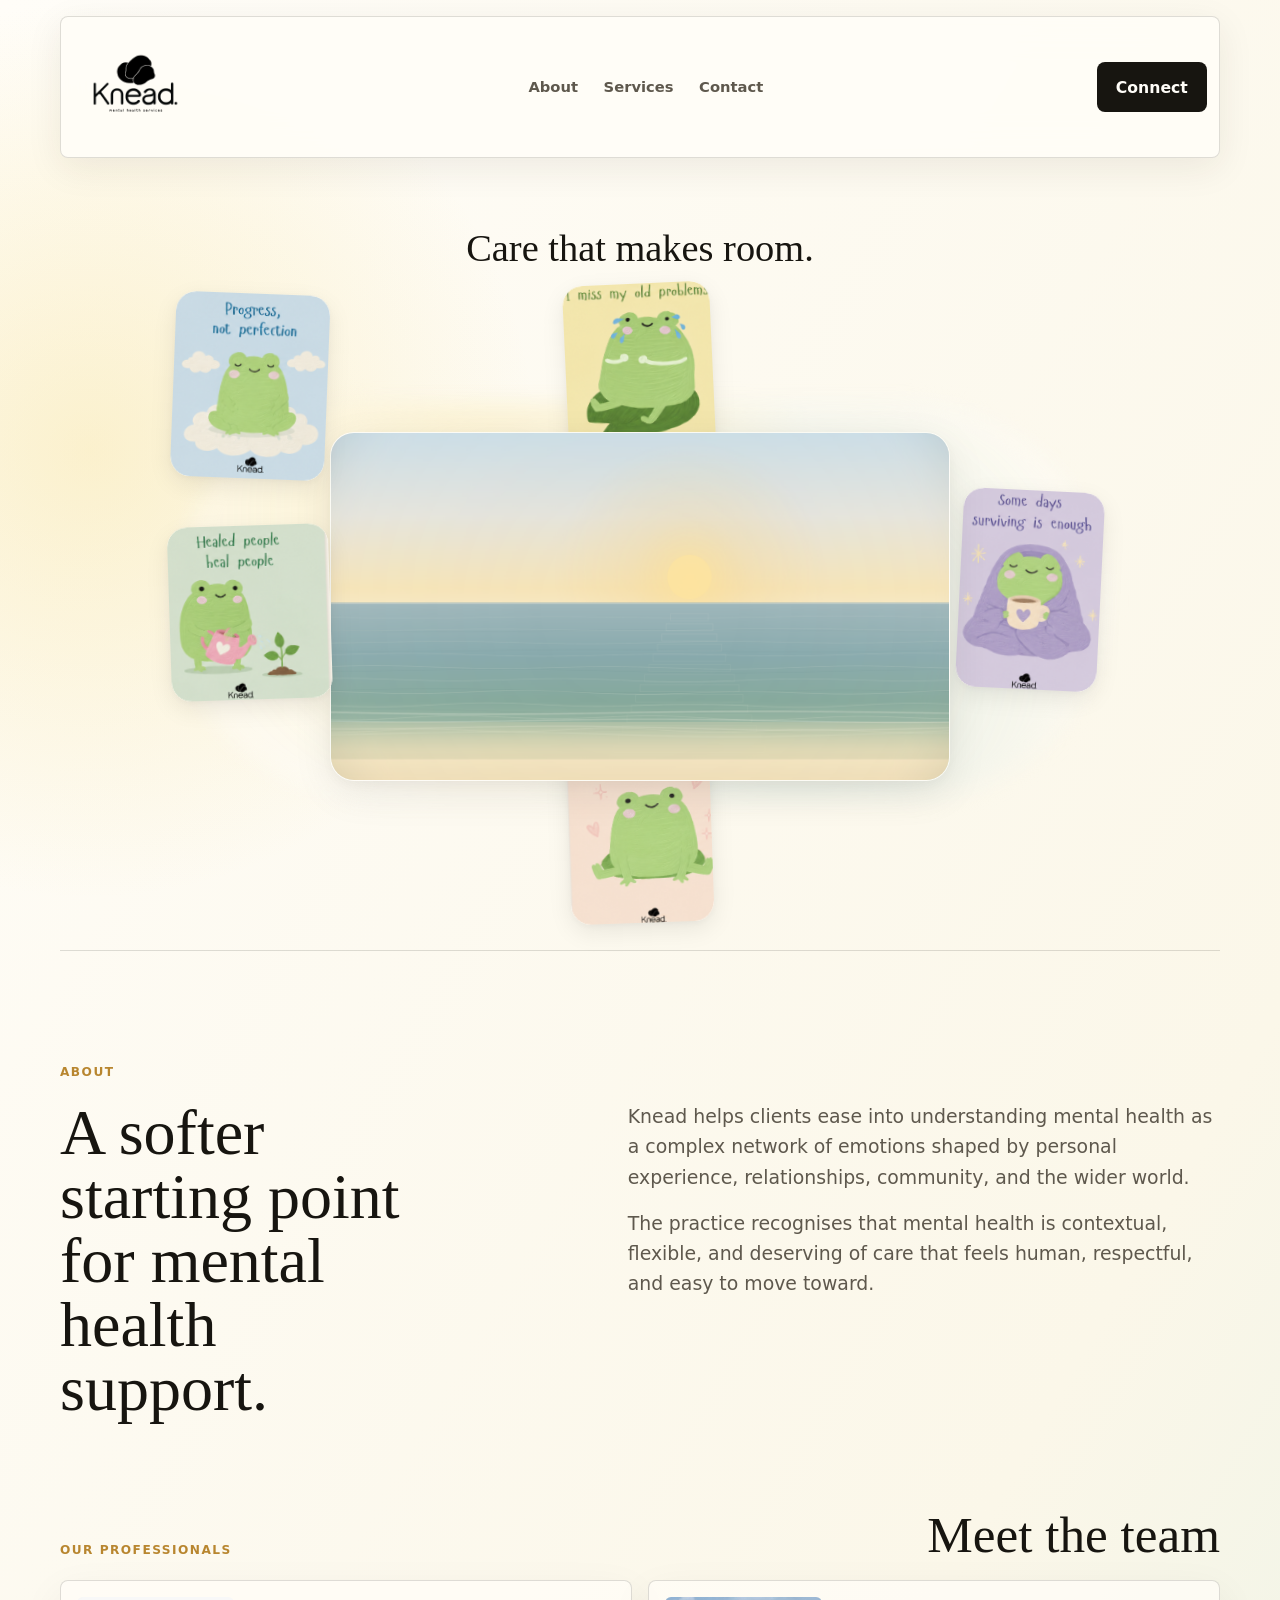
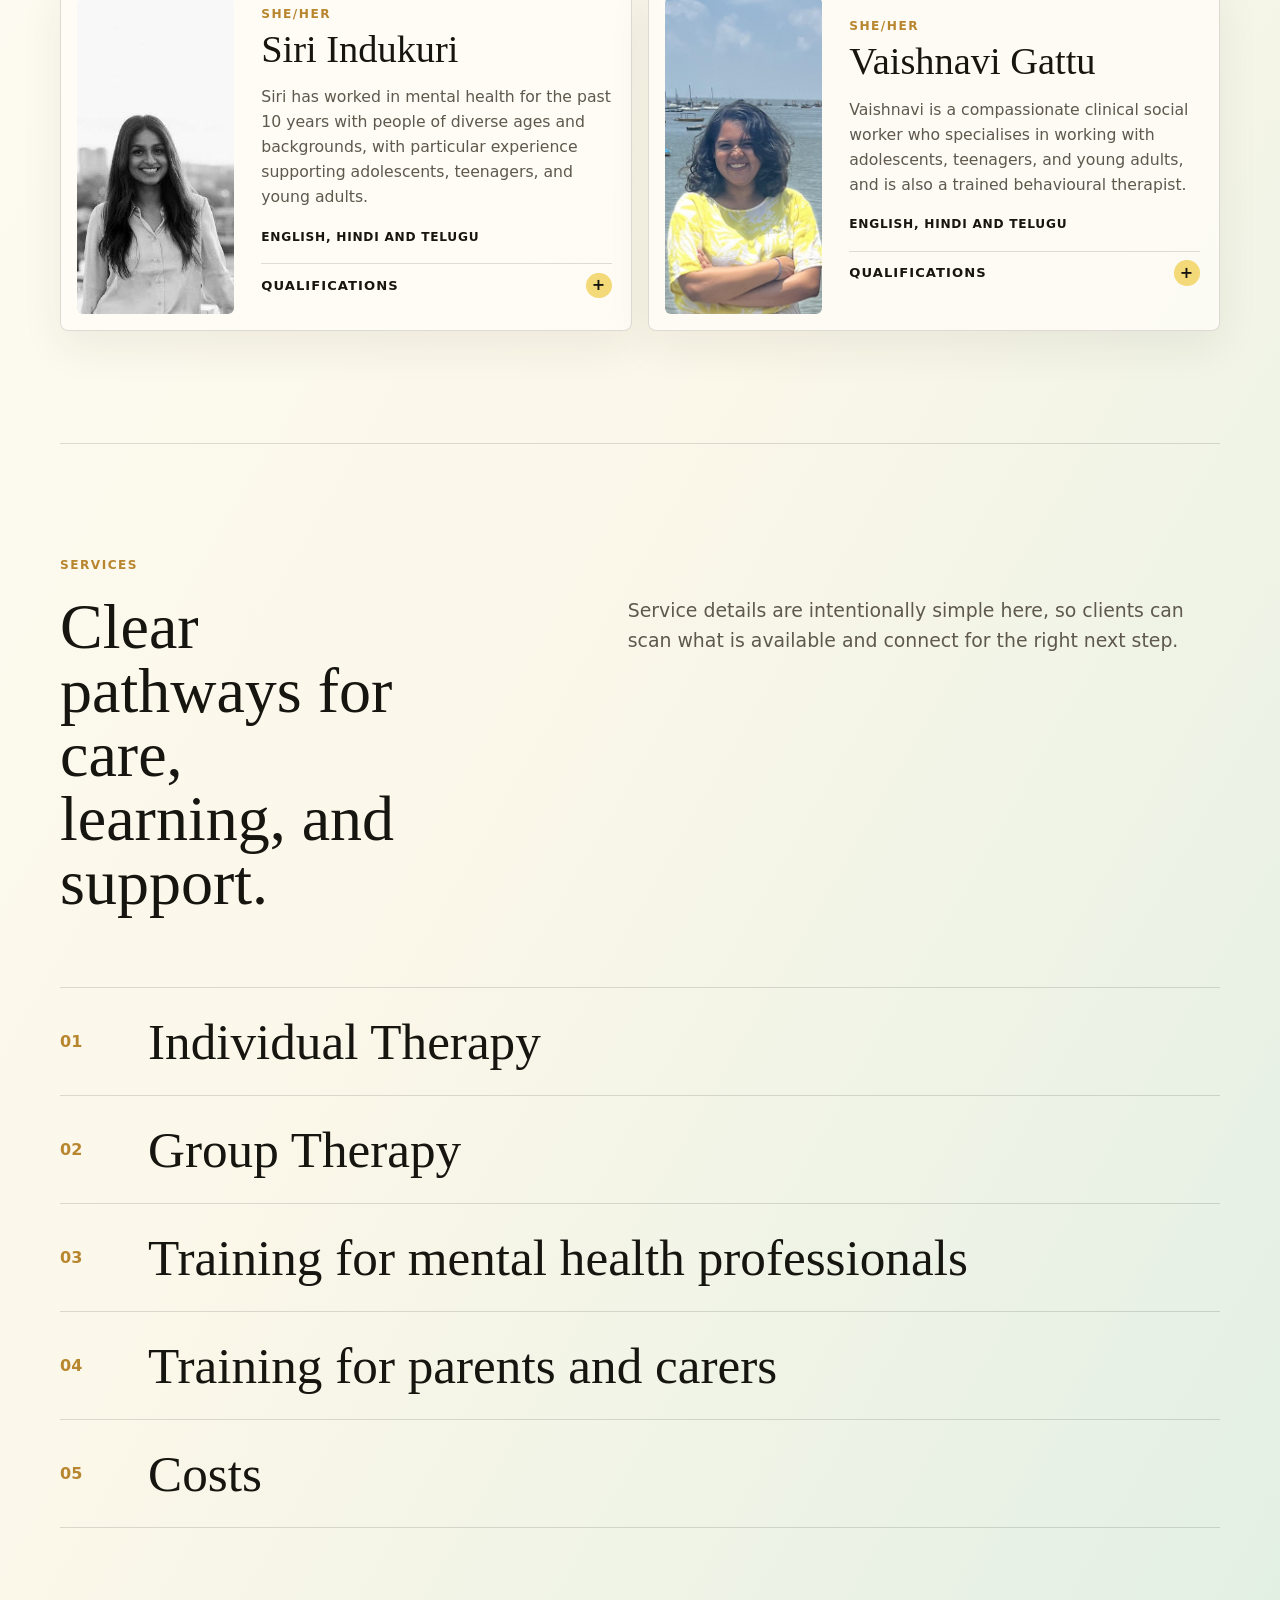
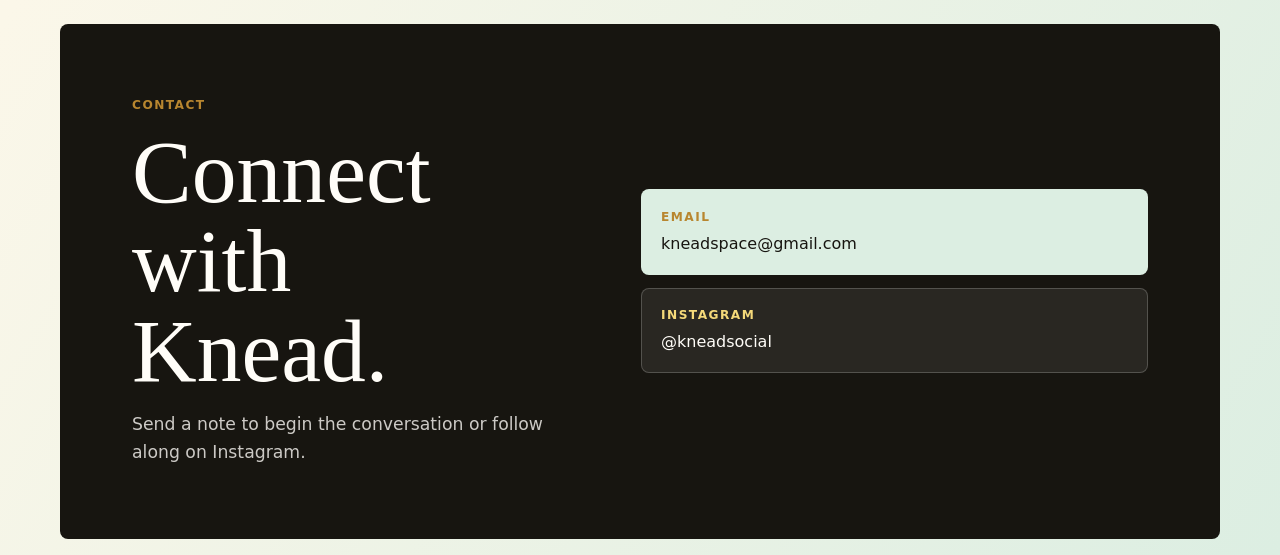
==== index.html @ 0b29387c "hero updated" ====
<!doctype html>
<html lang="en">
  <head>
    <meta charset="utf-8">
    <meta name="viewport" content="width=device-width, initial-scale=1">
    <meta
      name="description"
      content="Knead offers accessible mental health services, therapy, training, and a clear way to connect."
    >
    <title>Knead | Mental Health Services</title>
    <link rel="stylesheet" href="styles.css">
  </head>
  <body>
    <a class="skip-link" href="#main">Skip to content</a>

    <header class="site-header" aria-label="Primary">
      <a class="brand" href="#top" aria-label="Knead home">
        <img src="assets/logo/knead-logo-on-white.png" alt="Knead">
      </a>
      <nav class="nav-links" aria-label="Main navigation">
        <a href="#about">About</a>
        <a href="#services">Services</a>
        <a href="#contact">Contact</a>
      </nav>
      <a class="header-cta" href="#contact">Connect</a>
    </header>

    <main id="main">
      <section class="hero calm-hero" id="top" aria-labelledby="hero-title">
        <div class="hero-intro">
          <h1 id="hero-title">Care that makes room.</h1>
        </div>

        <div class="hero-composition" aria-hidden="true">
          <figure class="reflection-card reflection-card-one">
            <img
              src="assets/posts/cropped/i-miss-my-old-problems-tight.png"
              alt=""
              width="375"
              height="522"
              draggable="false"
            >
          </figure>
          <figure class="reflection-card reflection-card-two">
            <img
              src="assets/posts/cropped/some-days-surviving-is-enough-tight.png"
              alt=""
              width="360"
              height="510"
              draggable="false"
            >
          </figure>
          <figure class="reflection-card reflection-card-three">
            <img
              src="assets/posts/cropped/its-okay-to-take-up-space-tight.png"
              alt=""
              width="377"
              height="511"
              draggable="false"
            >
          </figure>

          <div class="hero-video-wrap">
            <video
              class="hero-video"
              autoplay
              loop
              playsinline
              preload="metadata"
              poster="assets/video/calm-hero-poster.png"
            >
              <source src="assets/video/calm-hero.mp4" type="video/mp4">
            </video>
          </div>

          <figure class="reflection-card reflection-card-four">
            <img
              src="assets/posts/cropped/healed-people-heal-people-tight.png"
              alt=""
              width="400"
              height="431"
              draggable="false"
            >
          </figure>
          <figure class="reflection-card reflection-card-five">
            <img
              src="assets/posts/cropped/progress-not-perfection-tight.png"
              alt=""
              width="365"
              height="440"
              draggable="false"
            >
          </figure>
        </div>
      </section>

      <script>
        (() => {
          const heroVideo = document.querySelector(".hero-video");
          const motionQuery = window.matchMedia("(prefers-reduced-motion: reduce)");

          if (!heroVideo) {
            return;
          }

          const syncHeroMotion = () => {
            heroVideo.muted = false;
            heroVideo.volume = 1;

            if (motionQuery.matches) {
              heroVideo.pause();
              heroVideo.removeAttribute("autoplay");
              return;
            }

            heroVideo.setAttribute("autoplay", "");
            heroVideo.play().catch(() => {});
          };

          syncHeroMotion();
          window.addEventListener("pointerdown", syncHeroMotion, { once: true });
          window.addEventListener("keydown", syncHeroMotion, { once: true });

          if (motionQuery.addEventListener) {
            motionQuery.addEventListener("change", syncHeroMotion);
          } else {
            motionQuery.addListener(syncHeroMotion);
          }
        })();
      </script>

      <section class="section about-section" id="about" aria-labelledby="about-title">
        <div class="section-kicker">About</div>
        <div class="section-grid">
          <div>
            <h2 id="about-title">A softer starting point for mental health support.</h2>
          </div>
          <div class="section-copy">
            <p>
              Knead helps clients ease into understanding mental health as a
              complex network of emotions shaped by personal experience,
              relationships, community, and the wider world.
            </p>
            <p>
              The practice recognises that mental health is contextual, flexible,
              and deserving of care that feels human, respectful, and easy to
              move toward.
            </p>
          </div>
        </div>

        <div class="professionals" aria-labelledby="professionals-title">
          <div class="subsection-heading">
            <p class="eyebrow">Our professionals</p>
            <h3 id="professionals-title">Meet the team</h3>
          </div>

          <div class="team-grid">
            <article class="team-card">
              <img
                src="assets/images/siri-indukuri.jpg"
                alt="Portrait of Siri Indukuri"
                width="322"
                height="484"
              >
              <div class="team-card-content">
                <p class="pronouns">She/Her</p>
                <h4>Siri Indukuri</h4>
                <p>
                  Siri has worked in mental health for the past 10 years with
                  people of diverse ages and backgrounds, with particular
                  experience supporting adolescents, teenagers, and young adults.
                </p>
                <p class="languages">English, Hindi and Telugu</p>
                <details class="qualification-details">
                  <summary>Qualifications</summary>
                  <ul>
                    <li>Bachelor of Arts (Psychology/ Criminology)</li>
                    <li>Bachelor of Psychology (Honors)</li>
                    <li>Masters in Counseling and Psychotherapy</li>
                  </ul>
                </details>
              </div>
            </article>

            <article class="team-card">
              <img
                src="assets/images/vaishnavi-gattu.jpg"
                alt="Portrait of Vaishnavi Gattu"
                width="1523"
                height="1311"
              >
              <div class="team-card-content">
                <p class="pronouns">She/Her</p>
                <h4>Vaishnavi Gattu</h4>
                <p>
                  Vaishnavi is a compassionate clinical social worker who
                  specialises in working with adolescents, teenagers, and young
                  adults, and is also a trained behavioural therapist.
                </p>
                <p class="languages">English, Hindi and Telugu</p>
                <details class="qualification-details">
                  <summary>Qualifications</summary>
                  <ul>
                    <li>Bachelor of Arts (Social Work, Economics and Public Administration)</li>
                    <li>Masters in Social Work: Clinical and Community Practice</li>
                  </ul>
                </details>
              </div>
            </article>
          </div>
        </div>
      </section>

      <section class="section services-section" id="services" aria-labelledby="services-title">
        <div class="section-kicker">Services</div>
        <div class="section-grid">
          <div>
            <h2 id="services-title">Clear pathways for care, learning, and support.</h2>
          </div>
          <div class="section-copy">
            <p>
              Service details are intentionally simple here, so clients can scan
              what is available and connect for the right next step.
            </p>
          </div>
        </div>

        <div class="service-list" aria-label="Knead services">
          <article class="service-item">
            <span>01</span>
            <h3>Individual Therapy</h3>
          </article>
          <article class="service-item">
            <span>02</span>
            <h3>Group Therapy</h3>
          </article>
          <article class="service-item">
            <span>03</span>
            <h3>Training for mental health professionals</h3>
          </article>
          <article class="service-item">
            <span>04</span>
            <h3>Training for parents and carers</h3>
          </article>
          <article class="service-item">
            <span>05</span>
            <h3>Costs</h3>
          </article>
        </div>
      </section>

      <section class="contact-section" id="contact" aria-labelledby="contact-title">
        <div class="contact-copy">
          <p class="eyebrow">Contact</p>
          <h2 id="contact-title">Connect with Knead.</h2>
          <p>
            Send a note to begin the conversation or follow along on Instagram.
          </p>
        </div>

        <div class="contact-actions" aria-label="Contact options">
          <a
            class="contact-link primary-contact"
            href="mailto:kneadspace@gmail.com?subject=Connect%20with%20Knead"
          >
            <span>Email</span>
            kneadspace@gmail.com
          </a>
          <a
            class="contact-link"
            href="https://www.instagram.com/kneadsocial"
            target="_blank"
            rel="noreferrer"
          >
            <span>Instagram</span>
            @kneadsocial
          </a>
        </div>
      </section>
    </main>
  </body>
</html>
---- styles.css ----
:root {
  --ink: #171510;
  --muted-ink: #5e584d;
  --white: #fffdf8;
  --paper: #f8f2df;
  --mint: #dceee2;
  --mint-deep: #a8c9b6;
  --gold: #b8862f;
  --gold-soft: #f4d979;
  --line: rgba(23, 21, 16, 0.14);
  --shadow: 0 22px 60px rgba(48, 40, 24, 0.12);
  --radius: 8px;
  --max: 1160px;
}

* {
  box-sizing: border-box;
}

html {
  scroll-behavior: smooth;
}

body {
  margin: 0;
  color: var(--ink);
  background:
    radial-gradient(circle at 7% 12%, rgba(244, 217, 121, 0.32), transparent 28rem),
    linear-gradient(120deg, var(--white) 0%, #fbf7e9 54%, var(--mint) 100%);
  font-family:
    Inter, ui-sans-serif, system-ui, -apple-system, BlinkMacSystemFont, "Segoe UI",
    sans-serif;
  line-height: 1.6;
  letter-spacing: 0;
}

img {
  display: block;
  max-width: 100%;
}

a {
  color: inherit;
}

.skip-link {
  position: fixed;
  top: 1rem;
  left: 1rem;
  z-index: 20;
  transform: translateY(-180%);
  background: var(--ink);
  color: var(--white);
  padding: 0.7rem 1rem;
  border-radius: var(--radius);
  text-decoration: none;
}

.skip-link:focus {
  transform: translateY(0);
  outline: 3px solid var(--gold-soft);
  outline-offset: 3px;
}

.site-header {
  position: sticky;
  top: 0;
  z-index: 10;
  width: min(calc(100% - 2rem), var(--max));
  min-height: 76px;
  margin: 1rem auto 0;
  padding: 0.7rem 0.75rem 0.7rem 1rem;
  display: grid;
  grid-template-columns: auto 1fr auto;
  align-items: center;
  gap: 1rem;
  background: rgba(255, 253, 248, 0.88);
  border: 1px solid var(--line);
  border-radius: var(--radius);
  box-shadow: 0 10px 36px rgba(48, 40, 24, 0.08);
  backdrop-filter: blur(18px);
}

.brand {
  width: 118px;
  min-width: 96px;
  display: inline-flex;
  align-items: center;
  text-decoration: none;
}

.brand img {
  width: 100%;
  height: auto;
}

.nav-links {
  display: flex;
  justify-content: center;
  align-items: center;
  gap: clamp(0.65rem, 2vw, 1.8rem);
}

.nav-links a,
.header-cta,
.button,
.contact-link {
  transition:
    background-color 180ms ease,
    border-color 180ms ease,
    color 180ms ease,
    transform 180ms ease;
}

.nav-links a {
  color: var(--muted-ink);
  font-size: 0.92rem;
  font-weight: 650;
  text-decoration: none;
}

.nav-links a:hover,
.nav-links a:focus-visible {
  color: var(--ink);
}

.header-cta {
  min-height: 50px;
  display: inline-flex;
  align-items: center;
  justify-content: center;
  padding: 0.78rem 1.2rem;
  color: var(--white);
  background: var(--ink);
  border-radius: var(--radius);
  font-size: 0.98rem;
  font-weight: 750;
  text-decoration: none;
}

.header-cta:hover,
.header-cta:focus-visible,
.button-primary:hover,
.button-primary:focus-visible {
  background: var(--gold);
  color: var(--ink);
}

.nav-links a:focus-visible,
.header-cta:focus-visible,
.button:focus-visible,
.contact-link:focus-visible {
  outline: 3px solid var(--gold-soft);
  outline-offset: 4px;
}

main {
  overflow: hidden;
}

.hero {
  width: min(calc(100% - 2rem), var(--max));
  min-height: calc(100svh - 6.8rem);
  margin: 0 auto;
  padding: clamp(1.8rem, 3.6vw, 3rem) 0 clamp(2rem, 4vw, 3.4rem);
}

.calm-hero {
  display: grid;
  gap: clamp(0.8rem, 2vw, 1.4rem);
  align-items: center;
}

.hero-intro {
  max-width: 900px;
  margin: 0 auto;
  text-align: center;
}

.eyebrow,
.section-kicker,
.pronouns,
.languages {
  margin: 0;
  color: var(--gold);
  font-size: 0.76rem;
  font-weight: 800;
  letter-spacing: 0.12em;
  text-transform: uppercase;
}

h1,
h2,
h3,
h4,
p {
  overflow-wrap: anywhere;
}

h1,
h2,
h3,
h4 {
  margin: 0;
  line-height: 1;
  font-family: Georgia, "Times New Roman", serif;
  font-weight: 500;
  letter-spacing: 0;
}

h1 {
  max-width: none;
  margin-top: 0;
  margin-inline: auto;
  font-size: clamp(1.45rem, 3vw, 2.4rem);
  line-height: 1.05;
  white-space: nowrap;
}

.hero-actions {
  display: flex;
  flex-wrap: wrap;
  justify-content: center;
  gap: 0.8rem;
}

.button {
  min-height: 48px;
  display: inline-flex;
  align-items: center;
  justify-content: center;
  border: 1px solid transparent;
  border-radius: var(--radius);
  padding: 0.82rem 1.12rem;
  font-weight: 800;
  text-decoration: none;
}

.button:hover {
  transform: translateY(-1px);
}

.button-primary {
  min-height: 58px;
  padding-inline: 1.55rem;
  color: var(--white);
  background: var(--ink);
  font-size: 1.04rem;
}

.button-secondary {
  color: var(--ink);
  background: rgba(255, 253, 248, 0.76);
  border-color: var(--line);
}

.button-secondary:hover,
.button-secondary:focus-visible {
  background: var(--gold-soft);
  border-color: rgba(184, 134, 47, 0.4);
}

.hero-composition {
  --orbit-right: clamp(180px, 35vw, 390px);
  --orbit-left: clamp(-390px, -35vw, -180px);
  --orbit-top: clamp(-220px, -18vw, -125px);
  --orbit-bottom: clamp(125px, 18vw, 220px);
  position: relative;
  display: grid;
  place-items: center;
  width: min(100%, 1060px);
  min-height: clamp(390px, 42vw, 540px);
  margin: 0 auto;
  padding:
    clamp(4.2rem, 6vw, 5.2rem)
    clamp(3rem, 7vw, 6.4rem)
    clamp(4rem, 6vw, 5.4rem);
  isolation: isolate;
}

.hero-composition::before {
  content: "";
  position: absolute;
  inset: 12% 6% 14%;
  z-index: -1;
  background:
    radial-gradient(circle at 35% 28%, rgba(244, 217, 121, 0.3), transparent 20rem),
    radial-gradient(circle at 67% 62%, rgba(168, 201, 182, 0.32), transparent 19rem),
    rgba(255, 253, 248, 0.42);
  filter: blur(10px);
  border-radius: 999px;
}

.hero-video-wrap {
  z-index: 4;
  width: min(100%, 620px);
}

.hero-video {
  display: block;
  width: 100%;
  aspect-ratio: 16 / 9;
  object-fit: cover;
  background:
    linear-gradient(145deg, rgba(255, 253, 248, 0.92), rgba(220, 238, 226, 0.76)),
    var(--paper);
  border: 1px solid rgba(255, 253, 248, 0.8);
  border-radius: 24px;
  box-shadow:
    0 12px 40px rgba(0, 0, 0, 0.08),
    0 4px 16px rgba(0, 0, 0, 0.04);
}

.reflection-card {
  --static-x: 0px;
  --static-y: var(--orbit-top);
  --card-rotate: 0deg;
  --orbit-duration: 86s;
  --orbit-delay: 0s;
  position: absolute;
  top: 50%;
  left: 50%;
  z-index: 2;
  margin: 0;
  aspect-ratio: var(--card-ratio);
  border-radius: 20px;
  overflow: hidden;
  background: rgba(255, 253, 248, 0.76);
  box-shadow:
    0 8px 24px rgba(0, 0, 0, 0.08),
    0 2px 8px rgba(0, 0, 0, 0.04);
  pointer-events: none;
  user-select: none;
  transform:
    translate(-50%, -50%)
    translate3d(var(--static-x), var(--static-y), 0)
    rotate(var(--card-rotate));
  transform-origin: center;
  animation: cardOrbit var(--orbit-duration) linear infinite;
  animation-delay: var(--orbit-delay);
  backface-visibility: hidden;
  will-change: transform;
}

.reflection-card img {
  width: 100%;
  height: 100%;
  object-fit: cover;
  border-radius: inherit;
}

.reflection-card-one {
  --card-ratio: 375 / 522;
  --static-x: 0px;
  --static-y: var(--orbit-top);
  --card-rotate: -2.6deg;
  --orbit-delay: 0s;
  z-index: 3;
  width: clamp(106px, 11.5vw, 158px);
}

.reflection-card-two {
  --card-ratio: 360 / 510;
  --static-x: var(--orbit-right);
  --static-y: -1rem;
  --card-rotate: 2.8deg;
  --orbit-delay: -17.2s;
  width: clamp(100px, 11vw, 150px);
}

.reflection-card-three {
  --card-ratio: 377 / 511;
  --static-x: 0px;
  --static-y: var(--orbit-bottom);
  --card-rotate: -2deg;
  --orbit-delay: -34.4s;
  width: clamp(102px, 11.2vw, 152px);
}

.reflection-card-four {
  --card-ratio: 400 / 431;
  --static-x: var(--orbit-left);
  --static-y: 0.4rem;
  --card-rotate: -1.8deg;
  --orbit-delay: -51.6s;
  z-index: 5;
  width: clamp(110px, 12.6vw, 170px);
}

.reflection-card-five {
  --card-ratio: 365 / 440;
  --static-x: var(--orbit-left);
  --static-y: var(--orbit-top);
  --card-rotate: 2.2deg;
  --orbit-delay: -68.8s;
  z-index: 5;
  width: clamp(108px, 12vw, 164px);
}

@keyframes cardOrbit {
  0% {
    transform:
      translate(-50%, -50%)
      translate3d(0, var(--orbit-top), 0)
      rotate(-2deg);
  }
  25% {
    transform:
      translate(-50%, -50%)
      translate3d(var(--orbit-right), 0, 0)
      rotate(2deg);
  }
  50% {
    transform:
      translate(-50%, -50%)
      translate3d(0, var(--orbit-bottom), 0)
      rotate(1deg);
  }
  75% {
    transform:
      translate(-50%, -50%)
      translate3d(var(--orbit-left), 0, 0)
      rotate(-2.5deg);
  }
  100% {
    transform:
      translate(-50%, -50%)
      translate3d(0, var(--orbit-top), 0)
      rotate(-2deg);
  }
}

.section {
  width: min(calc(100% - 2rem), var(--max));
  margin: 0 auto;
  padding: clamp(4rem, 9vw, 7rem) 0;
  border-top: 1px solid var(--line);
}

.section-grid {
  display: grid;
  grid-template-columns: minmax(0, 0.9fr) minmax(280px, 1.1fr);
  gap: clamp(2rem, 7vw, 5.2rem);
  align-items: start;
}

.section-kicker {
  margin-bottom: 1.2rem;
}

.section h2 {
  max-width: 11ch;
  font-size: clamp(2.5rem, 5vw, 5.3rem);
}

.section-copy {
  color: var(--muted-ink);
  font-size: clamp(1rem, 1.8vw, 1.18rem);
}

.section-copy p {
  max-width: 54ch;
  margin: 0;
}

.section-copy p + p {
  margin-top: 1rem;
}

.professionals {
  margin-top: clamp(3rem, 7vw, 5.5rem);
}

.subsection-heading {
  display: flex;
  justify-content: space-between;
  align-items: end;
  gap: 1rem;
  margin-bottom: 1.2rem;
}

.subsection-heading h3 {
  font-size: clamp(1.9rem, 4vw, 3.4rem);
}

.team-grid {
  display: grid;
  grid-template-columns: repeat(2, minmax(0, 1fr));
  gap: 1rem;
}

.team-card {
  min-width: 0;
  display: grid;
  grid-template-columns: minmax(150px, 0.44fr) 1fr;
  gap: clamp(1rem, 3vw, 1.5rem);
  align-items: stretch;
  min-height: 320px;
  padding: 1rem;
  background: rgba(255, 253, 248, 0.76);
  border: 1px solid var(--line);
  border-radius: var(--radius);
  box-shadow: 0 16px 44px rgba(48, 40, 24, 0.07);
}

.team-card img {
  width: 100%;
  height: 100%;
  min-height: 280px;
  object-fit: cover;
  border-radius: calc(var(--radius) - 2px);
  background: var(--mint);
}

.team-card-content {
  min-width: 0;
  align-self: center;
  padding: 0.5rem 0.2rem;
}

.team-card h4 {
  margin-top: 0.35rem;
  font-size: clamp(1.7rem, 3vw, 2.45rem);
}

.team-card p:not(.pronouns):not(.languages) {
  margin: 1rem 0 0;
  color: var(--muted-ink);
  font-size: 0.98rem;
}

.languages {
  margin-top: 1.15rem;
  color: var(--ink);
  letter-spacing: 0.06em;
}

.qualification-details {
  margin-top: 1rem;
  border-top: 1px solid var(--line);
}

.qualification-details summary {
  min-height: 42px;
  display: flex;
  align-items: center;
  justify-content: space-between;
  gap: 1rem;
  color: var(--ink);
  cursor: pointer;
  font-size: 0.82rem;
  font-weight: 850;
  letter-spacing: 0.08em;
  list-style: none;
  text-transform: uppercase;
}

.qualification-details summary::-webkit-details-marker {
  display: none;
}

.qualification-details summary::after {
  content: "+";
  width: 1.6rem;
  height: 1.6rem;
  flex: 0 0 auto;
  display: inline-flex;
  align-items: center;
  justify-content: center;
  color: var(--ink);
  background: var(--gold-soft);
  border-radius: 50%;
  font-size: 1rem;
  line-height: 1;
}

.qualification-details[open] summary::after {
  content: "-";
}

.qualification-details summary:focus-visible {
  outline: 3px solid var(--gold-soft);
  outline-offset: 4px;
}

.qualification-details ul {
  margin: 0;
  padding: 0 0 0.9rem 1.1rem;
  color: var(--muted-ink);
  font-size: 0.9rem;
  line-height: 1.45;
}

.qualification-details li + li {
  margin-top: 0.35rem;
}

.services-section {
  padding-bottom: clamp(4rem, 8vw, 6rem);
}

.service-list {
  margin-top: clamp(2.4rem, 6vw, 4.5rem);
  display: grid;
  border-top: 1px solid var(--line);
}

.service-item {
  display: grid;
  grid-template-columns: 4.5rem 1fr;
  gap: 1rem;
  align-items: center;
  min-height: 108px;
  padding: 1.5rem 0;
  border-bottom: 1px solid var(--line);
}

.service-item span {
  color: var(--gold);
  font-weight: 850;
}

.service-item h3 {
  font-size: clamp(1.8rem, 4vw, 4rem);
  line-height: 1.08;
}

.contact-section {
  width: min(calc(100% - 2rem), var(--max));
  margin: 0 auto 1rem;
  padding: clamp(2rem, 6vw, 4.5rem);
  display: grid;
  grid-template-columns: minmax(0, 0.92fr) minmax(280px, 1.08fr);
  gap: clamp(2rem, 6vw, 5rem);
  align-items: center;
  color: var(--white);
  background: var(--ink);
  border-radius: var(--radius);
}

.contact-copy h2 {
  margin-top: 0.7rem;
  color: var(--white);
  font-size: clamp(2.8rem, 7vw, 6rem);
}

.contact-copy p:not(.eyebrow) {
  max-width: 34rem;
  margin: 1rem 0 0;
  color: rgba(255, 253, 248, 0.78);
  font-size: 1.08rem;
}

.contact-actions {
  display: grid;
  gap: 0.8rem;
}

.contact-link {
  min-height: 82px;
  display: grid;
  gap: 0.2rem;
  padding: 1.1rem 1.2rem;
  color: var(--white);
  background: rgba(255, 253, 248, 0.08);
  border: 1px solid rgba(255, 253, 248, 0.2);
  border-radius: var(--radius);
  text-decoration: none;
  word-break: break-word;
}

.contact-link span {
  color: var(--gold-soft);
  font-size: 0.76rem;
  font-weight: 850;
  letter-spacing: 0.12em;
  text-transform: uppercase;
}

.contact-link:hover,
.contact-link:focus-visible {
  background: rgba(244, 217, 121, 0.16);
  border-color: var(--gold-soft);
  transform: translateY(-1px);
}

.primary-contact {
  background: var(--mint);
  border-color: transparent;
  color: var(--ink);
}

.primary-contact span {
  color: var(--gold);
}

@media (max-width: 920px) {
  .site-header {
    grid-template-columns: auto auto;
    gap: 0.7rem 1rem;
  }

  .nav-links {
    grid-column: 1 / -1;
    grid-row: 2;
    justify-content: flex-start;
    padding-top: 0.5rem;
    border-top: 1px solid var(--line);
  }

  .header-cta {
    justify-self: end;
  }

  .hero {
    min-height: auto;
    align-items: start;
  }

  h1 {
    max-width: none;
  }

  .hero-composition {
    --orbit-right: clamp(205px, 33vw, 300px);
    --orbit-left: clamp(-300px, -33vw, -205px);
    --orbit-top: clamp(-170px, -20vw, -135px);
    --orbit-bottom: clamp(135px, 20vw, 170px);
    width: min(100%, 760px);
    min-height: clamp(360px, 56vw, 460px);
    padding:
      clamp(3.8rem, 8vw, 4.8rem)
      clamp(2.2rem, 6vw, 4.2rem)
      clamp(3.4rem, 7vw, 4.4rem);
  }

  .hero-video-wrap {
    width: min(100%, 520px);
  }

  .reflection-card {
    border-radius: 18px;
  }

  .reflection-card-one {
    width: clamp(94px, 15vw, 124px);
  }

  .reflection-card-two {
    width: clamp(90px, 14vw, 116px);
  }

  .reflection-card-three {
    width: clamp(90px, 14vw, 118px);
  }

  .reflection-card-four {
    width: clamp(98px, 15vw, 130px);
  }

  .reflection-card-five {
    width: clamp(96px, 14vw, 126px);
  }

  .section-grid,
  .contact-section {
    grid-template-columns: 1fr;
  }

  .section h2 {
    max-width: 13ch;
  }

  .team-grid {
    grid-template-columns: 1fr;
  }
}

@media (max-width: 620px) {
  .site-header,
  .hero,
  .section,
  .contact-section {
    width: min(calc(100% - 1rem), var(--max));
  }

  .site-header {
    margin-top: 0.5rem;
    padding: 0.65rem;
  }

  .brand {
    width: 98px;
  }

  .header-cta {
    min-height: 46px;
    padding-inline: 1rem;
    font-size: 0.92rem;
  }

  .nav-links {
    justify-content: space-between;
    gap: 0.4rem;
  }

  .nav-links a {
    padding: 0.22rem 0;
    font-size: 0.86rem;
  }

  .hero {
    padding-top: 2.4rem;
  }

  h1 {
    font-size: clamp(1.3rem, 5.8vw, 1.9rem);
  }

  .hero-actions {
    display: grid;
    width: min(100%, 360px);
  }

  .button {
    width: 100%;
  }

  .hero-composition {
    --orbit-right: clamp(118px, 39vw, 148px);
    --orbit-left: clamp(-148px, -39vw, -118px);
    --orbit-top: clamp(-132px, -34vw, -96px);
    --orbit-bottom: clamp(96px, 34vw, 132px);
    min-height: clamp(310px, 94vw, 390px);
    padding: 3.1rem 0 3.9rem;
  }

  .hero-composition::before {
    inset: 8% -10% 14%;
  }

  .hero-video-wrap {
    width: min(100%, 360px);
  }

  .reflection-card {
    border-radius: 16px;
  }

  .reflection-card-one {
    width: min(26vw, 92px);
  }

  .reflection-card-two {
    width: min(24vw, 84px);
  }

  .reflection-card-three {
    width: min(24vw, 86px);
  }

  .reflection-card-four {
    width: min(26vw, 96px);
  }

  .reflection-card-five {
    width: min(25vw, 92px);
  }

  .subsection-heading {
    display: grid;
    align-items: start;
  }

  .team-card {
    grid-template-columns: 1fr;
    min-height: 0;
  }

  .team-card img {
    height: auto;
    aspect-ratio: 4 / 3;
    min-height: 0;
  }

  .service-item {
    grid-template-columns: 2.6rem 1fr;
    min-height: 86px;
  }

  .service-item h3 {
    font-size: clamp(1.55rem, 10vw, 2.8rem);
  }

  .contact-section {
    padding: 1.4rem;
  }
}

@media (prefers-reduced-motion: reduce) {
  *,
  *::before,
  *::after {
    scroll-behavior: auto !important;
    transition-duration: 0.01ms !important;
    animation-duration: 0.01ms !important;
    animation-iteration-count: 1 !important;
  }

  .reflection-card {
    animation: none !important;
    will-change: auto;
  }
}
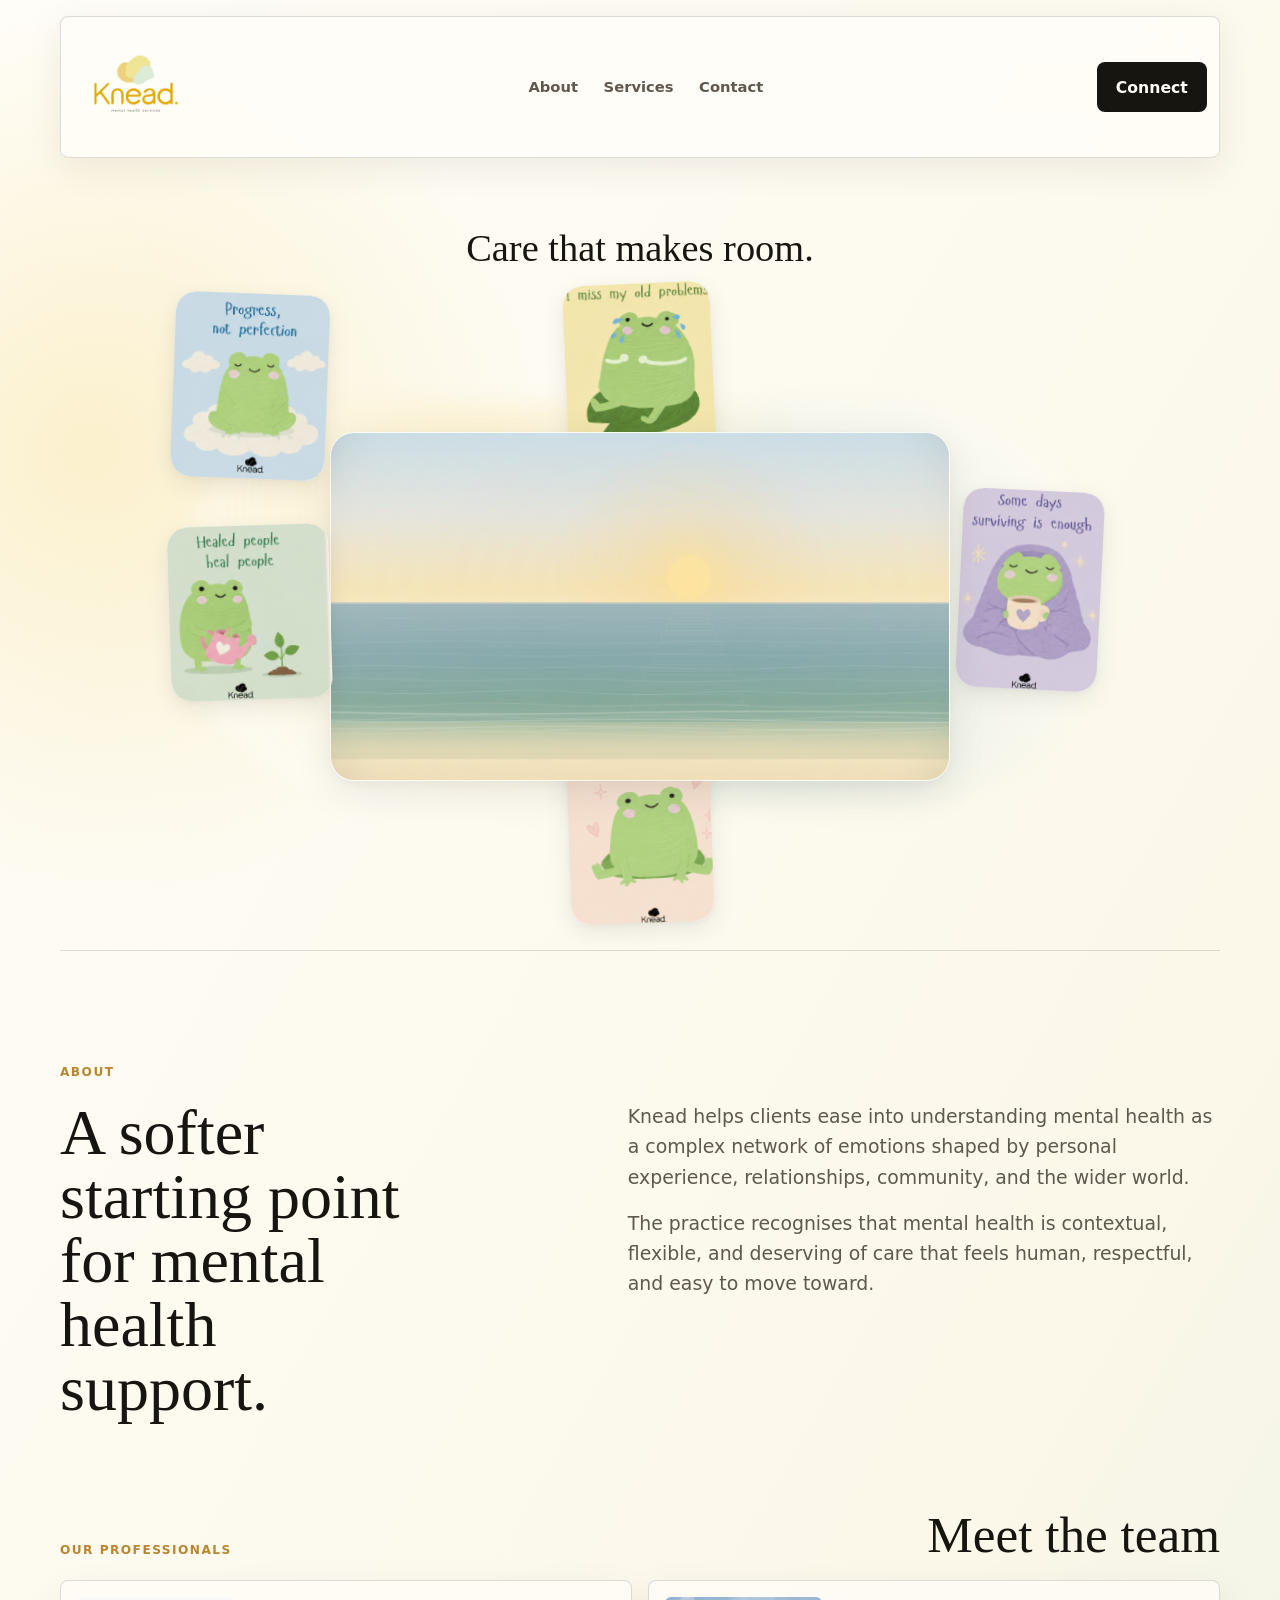
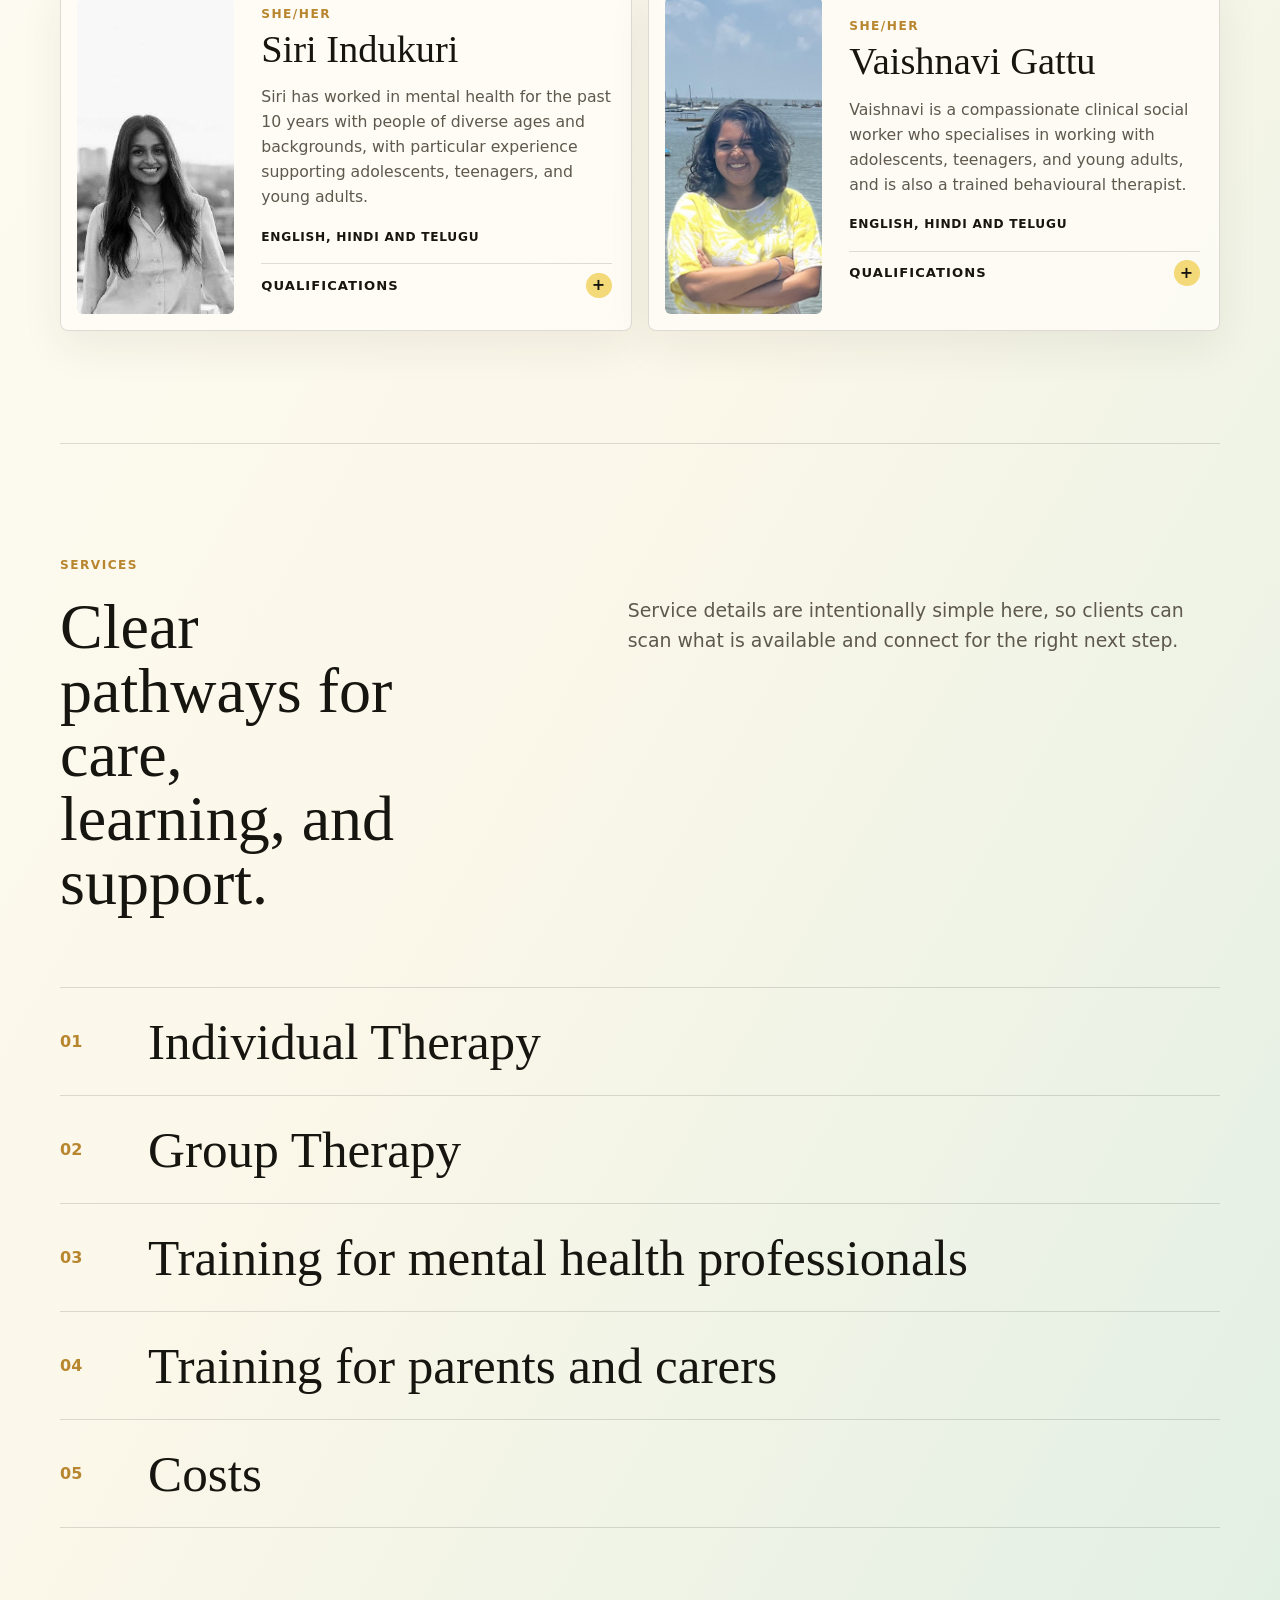
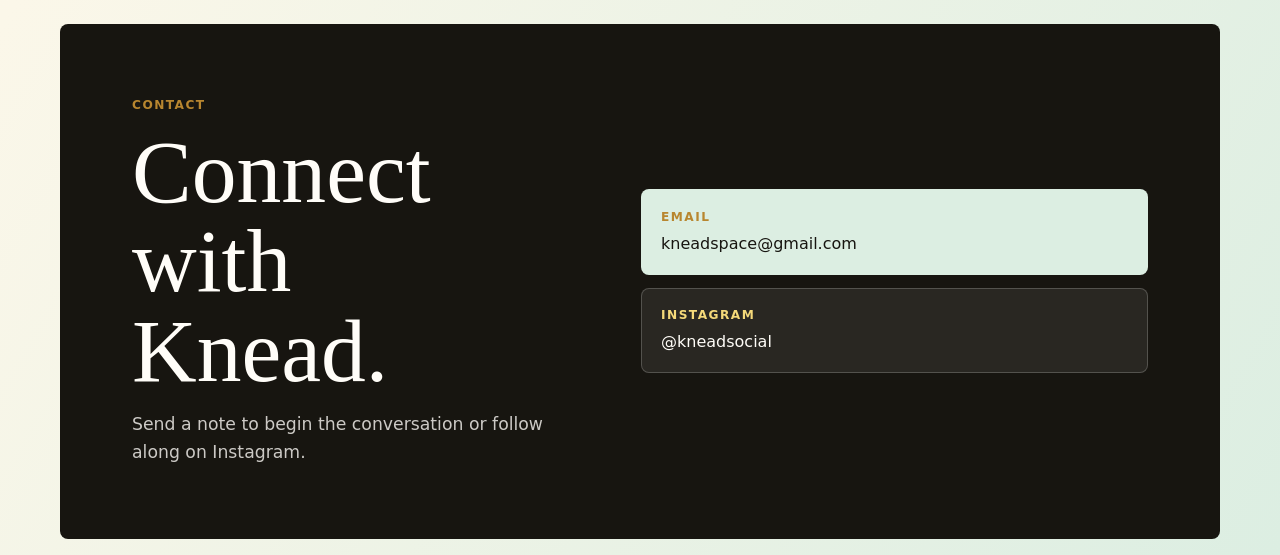
==== commit ca00f1e4: "hero updated" ====
--- a/index.html
+++ b/index.html
@@ -15,7 +15,7 @@
 
     <header class="site-header" aria-label="Primary">
       <a class="brand" href="#top" aria-label="Knead home">
-        <img src="assets/logo/knead-logo-on-white.png" alt="Knead">
+        <img src="assets/logo/knead-logo-original.png" alt="Knead">
       </a>
       <nav class="nav-links" aria-label="Main navigation">
         <a href="#about">About</a>
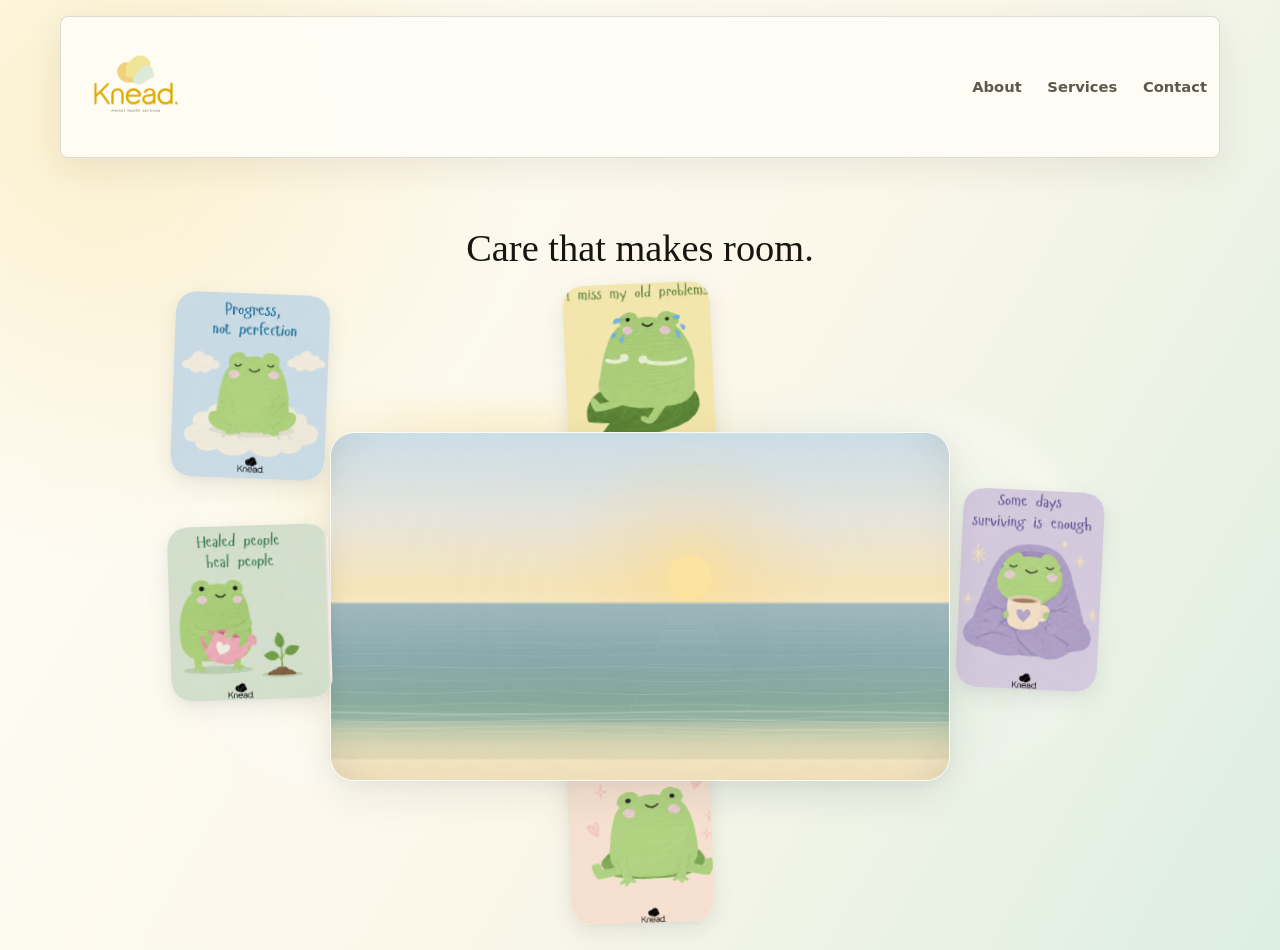
==== commit f1cde6e1: "Multi-page" ====
--- a/index.html
+++ b/index.html
@@ -14,15 +14,14 @@
     <a class="skip-link" href="#main">Skip to content</a>
 
     <header class="site-header" aria-label="Primary">
-      <a class="brand" href="#top" aria-label="Knead home">
+      <a class="brand" href="index.html" aria-label="Knead home">
         <img src="assets/logo/knead-logo-original.png" alt="Knead">
       </a>
       <nav class="nav-links" aria-label="Main navigation">
-        <a href="#about">About</a>
-        <a href="#services">Services</a>
-        <a href="#contact">Contact</a>
+        <a href="about.html">About</a>
+        <a href="services.html">Services</a>
+        <a href="contact.html">Contact</a>
       </nav>
-      <a class="header-cta" href="#contact">Connect</a>
     </header>
 
     <main id="main">
@@ -129,155 +128,6 @@
         })();
       </script>
 
-      <section class="section about-section" id="about" aria-labelledby="about-title">
-        <div class="section-kicker">About</div>
-        <div class="section-grid">
-          <div>
-            <h2 id="about-title">A softer starting point for mental health support.</h2>
-          </div>
-          <div class="section-copy">
-            <p>
-              Knead helps clients ease into understanding mental health as a
-              complex network of emotions shaped by personal experience,
-              relationships, community, and the wider world.
-            </p>
-            <p>
-              The practice recognises that mental health is contextual, flexible,
-              and deserving of care that feels human, respectful, and easy to
-              move toward.
-            </p>
-          </div>
-        </div>
-
-        <div class="professionals" aria-labelledby="professionals-title">
-          <div class="subsection-heading">
-            <p class="eyebrow">Our professionals</p>
-            <h3 id="professionals-title">Meet the team</h3>
-          </div>
-
-          <div class="team-grid">
-            <article class="team-card">
-              <img
-                src="assets/images/siri-indukuri.jpg"
-                alt="Portrait of Siri Indukuri"
-                width="322"
-                height="484"
-              >
-              <div class="team-card-content">
-                <p class="pronouns">She/Her</p>
-                <h4>Siri Indukuri</h4>
-                <p>
-                  Siri has worked in mental health for the past 10 years with
-                  people of diverse ages and backgrounds, with particular
-                  experience supporting adolescents, teenagers, and young adults.
-                </p>
-                <p class="languages">English, Hindi and Telugu</p>
-                <details class="qualification-details">
-                  <summary>Qualifications</summary>
-                  <ul>
-                    <li>Bachelor of Arts (Psychology/ Criminology)</li>
-                    <li>Bachelor of Psychology (Honors)</li>
-                    <li>Masters in Counseling and Psychotherapy</li>
-                  </ul>
-                </details>
-              </div>
-            </article>
-
-            <article class="team-card">
-              <img
-                src="assets/images/vaishnavi-gattu.jpg"
-                alt="Portrait of Vaishnavi Gattu"
-                width="1523"
-                height="1311"
-              >
-              <div class="team-card-content">
-                <p class="pronouns">She/Her</p>
-                <h4>Vaishnavi Gattu</h4>
-                <p>
-                  Vaishnavi is a compassionate clinical social worker who
-                  specialises in working with adolescents, teenagers, and young
-                  adults, and is also a trained behavioural therapist.
-                </p>
-                <p class="languages">English, Hindi and Telugu</p>
-                <details class="qualification-details">
-                  <summary>Qualifications</summary>
-                  <ul>
-                    <li>Bachelor of Arts (Social Work, Economics and Public Administration)</li>
-                    <li>Masters in Social Work: Clinical and Community Practice</li>
-                  </ul>
-                </details>
-              </div>
-            </article>
-          </div>
-        </div>
-      </section>
-
-      <section class="section services-section" id="services" aria-labelledby="services-title">
-        <div class="section-kicker">Services</div>
-        <div class="section-grid">
-          <div>
-            <h2 id="services-title">Clear pathways for care, learning, and support.</h2>
-          </div>
-          <div class="section-copy">
-            <p>
-              Service details are intentionally simple here, so clients can scan
-              what is available and connect for the right next step.
-            </p>
-          </div>
-        </div>
-
-        <div class="service-list" aria-label="Knead services">
-          <article class="service-item">
-            <span>01</span>
-            <h3>Individual Therapy</h3>
-          </article>
-          <article class="service-item">
-            <span>02</span>
-            <h3>Group Therapy</h3>
-          </article>
-          <article class="service-item">
-            <span>03</span>
-            <h3>Training for mental health professionals</h3>
-          </article>
-          <article class="service-item">
-            <span>04</span>
-            <h3>Training for parents and carers</h3>
-          </article>
-          <article class="service-item">
-            <span>05</span>
-            <h3>Costs</h3>
-          </article>
-        </div>
-      </section>
-
-      <section class="contact-section" id="contact" aria-labelledby="contact-title">
-        <div class="contact-copy">
-          <p class="eyebrow">Contact</p>
-          <h2 id="contact-title">Connect with Knead.</h2>
-          <p>
-            Send a note to begin the conversation or follow along on Instagram.
-          </p>
-        </div>
-
-        <div class="contact-actions" aria-label="Contact options">
-          <a
-            class="contact-link primary-contact"
-            href="mailto:kneadspace@gmail.com?subject=Connect%20with%20Knead"
-          >
-            <span>Email</span>
-            kneadspace@gmail.com
-          </a>
-          <a
-            class="contact-link"
-            href="https://www.instagram.com/kneadsocial"
-            target="_blank"
-            rel="noreferrer"
-          >
-            <span>Instagram</span>
-            @kneadsocial
-          </a>
-        </div>
-      </section>
     </main>
   </body>
 </html>
--- a/styles.css
+++ b/styles.css
@@ -71,7 +71,7 @@
   margin: 1rem auto 0;
   padding: 0.7rem 0.75rem 0.7rem 1rem;
   display: grid;
-  grid-template-columns: auto 1fr auto;
+  grid-template-columns: auto 1fr;
   align-items: center;
   gap: 1rem;
   background: rgba(255, 253, 248, 0.88);
@@ -96,15 +96,14 @@
 
 .nav-links {
   display: flex;
-  justify-content: center;
+  justify-content: flex-end;
   align-items: center;
   gap: clamp(0.65rem, 2vw, 1.8rem);
 }
 
 .nav-links a,
-.header-cta,
 .button,
-.contact-link {
+.icon-action {
   transition:
     background-color 180ms ease,
     border-color 180ms ease,
@@ -120,26 +119,11 @@
 }
 
 .nav-links a:hover,
-.nav-links a:focus-visible {
+.nav-links a:focus-visible,
+.nav-links a[aria-current="page"] {
   color: var(--ink);
 }
 
-.header-cta {
-  min-height: 50px;
-  display: inline-flex;
-  align-items: center;
-  justify-content: center;
-  padding: 0.78rem 1.2rem;
-  color: var(--white);
-  background: var(--ink);
-  border-radius: var(--radius);
-  font-size: 0.98rem;
-  font-weight: 750;
-  text-decoration: none;
-}
-
-.header-cta:hover,
-.header-cta:focus-visible,
 .button-primary:hover,
 .button-primary:focus-visible {
   background: var(--gold);
@@ -147,9 +131,8 @@
 }
 
 .nav-links a:focus-visible,
-.header-cta:focus-visible,
 .button:focus-visible,
-.contact-link:focus-visible {
+.icon-action:focus-visible {
   outline: 3px solid var(--gold-soft);
   outline-offset: 4px;
 }
@@ -437,6 +420,11 @@
   border-top: 1px solid var(--line);
 }
 
+.page-section {
+  margin-top: clamp(2.5rem, 6vw, 4.5rem);
+  border-top: 0;
+}
+
 .section-grid {
   display: grid;
   grid-template-columns: minmax(0, 0.9fr) minmax(280px, 1.1fr);
@@ -652,33 +640,37 @@
 }
 
 .contact-actions {
-  display: grid;
+  display: flex;
+  flex-wrap: wrap;
   gap: 0.8rem;
-}
-
-.contact-link {
-  min-height: 82px;
-  display: grid;
-  gap: 0.2rem;
-  padding: 1.1rem 1.2rem;
+  align-items: center;
+}
+
+.icon-action {
+  width: 4.4rem;
+  height: 4.4rem;
+  display: inline-flex;
+  align-items: center;
+  justify-content: center;
   color: var(--white);
   background: rgba(255, 253, 248, 0.08);
   border: 1px solid rgba(255, 253, 248, 0.2);
   border-radius: var(--radius);
   text-decoration: none;
-  word-break: break-word;
-}
-
-.contact-link span {
-  color: var(--gold-soft);
-  font-size: 0.76rem;
-  font-weight: 850;
-  letter-spacing: 0.12em;
-  text-transform: uppercase;
-}
-
-.contact-link:hover,
-.contact-link:focus-visible {
+}
+
+.icon-action svg {
+  width: 1.7rem;
+  height: 1.7rem;
+  fill: none;
+  stroke: currentColor;
+  stroke-width: 1.8;
+  stroke-linecap: round;
+  stroke-linejoin: round;
+}
+
+.icon-action:hover,
+.icon-action:focus-visible {
   background: rgba(244, 217, 121, 0.16);
   border-color: var(--gold-soft);
   transform: translateY(-1px);
@@ -690,8 +682,20 @@
   color: var(--ink);
 }
 
-.primary-contact span {
-  color: var(--gold);
+.icon-action.is-disabled {
+  cursor: not-allowed;
+  opacity: 0.58;
+  transform: none;
+}
+
+.icon-action.is-disabled:hover {
+  background: rgba(255, 253, 248, 0.08);
+  border-color: rgba(255, 253, 248, 0.2);
+  transform: none;
+}
+
+.page-contact {
+  margin-top: clamp(2.5rem, 6vw, 4.5rem);
 }
 
 @media (max-width: 920px) {
@@ -706,10 +710,6 @@
     justify-content: flex-start;
     padding-top: 0.5rem;
     border-top: 1px solid var(--line);
-  }
-
-  .header-cta {
-    justify-self: end;
   }
 
   .hero {
@@ -793,12 +793,6 @@
     width: 98px;
   }
 
-  .header-cta {
-    min-height: 46px;
-    padding-inline: 1rem;
-    font-size: 0.92rem;
-  }
-
   .nav-links {
     justify-content: space-between;
     gap: 0.4rem;
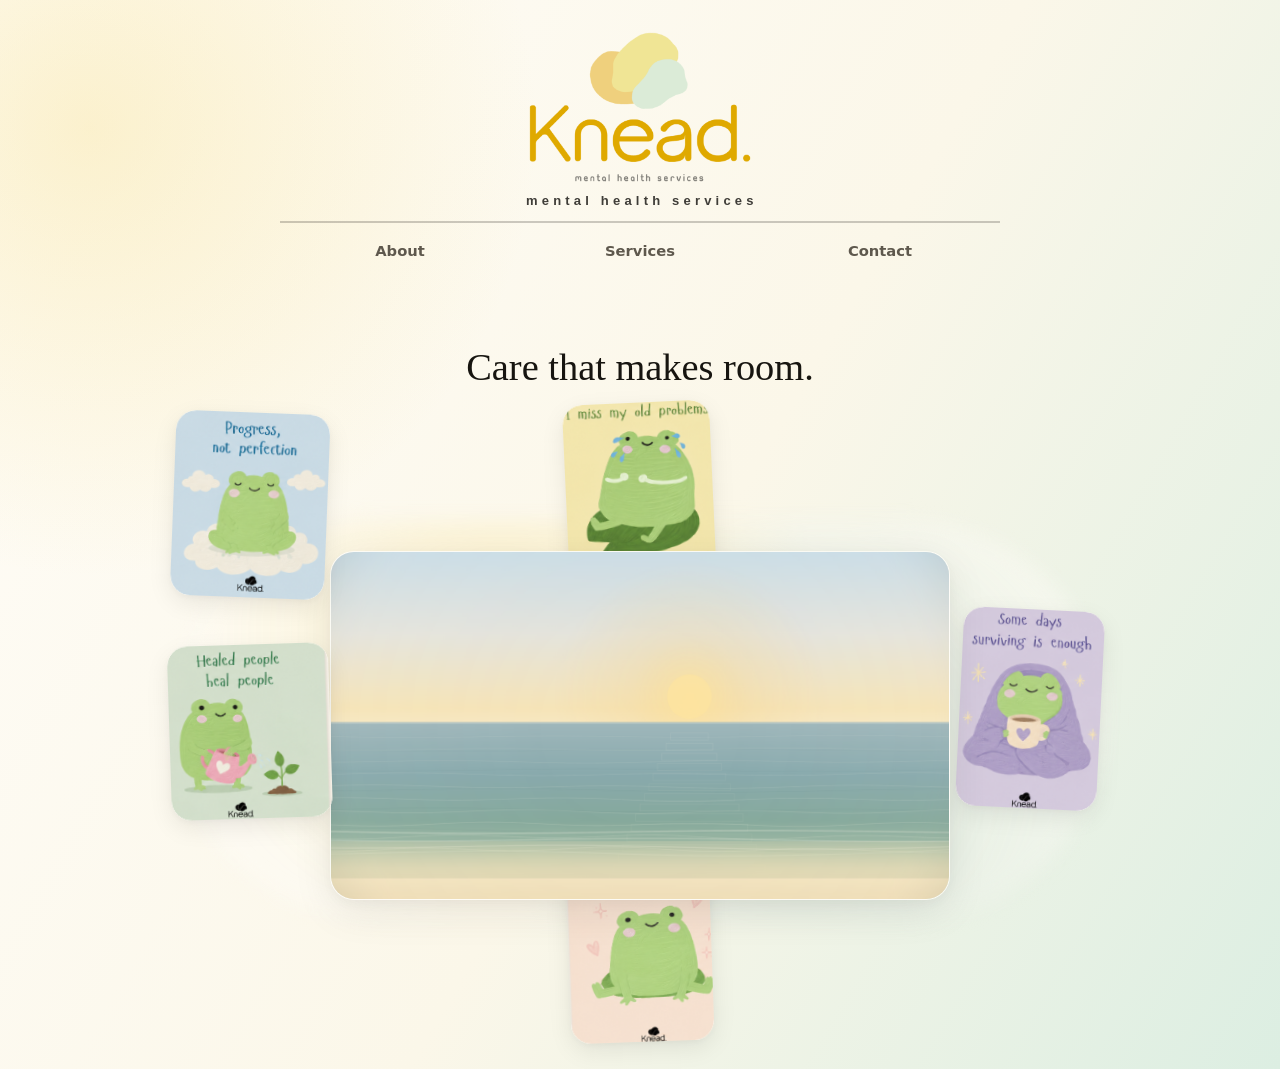
==== commit f3af1e61: "Logo change" ====
--- a/index.html
+++ b/index.html
@@ -15,7 +15,10 @@
 
     <header class="site-header" aria-label="Primary">
       <a class="brand" href="index.html" aria-label="Knead home">
-        <img src="assets/logo/knead-logo-original.png" alt="Knead">
+        <img src="assets/logo/knead-logo-header.png" alt="Knead">
+        <svg class="brand-tagline" viewBox="0 0 228 18" aria-hidden="true" focusable="false">
+          <text x="0" y="14" textLength="228" lengthAdjust="spacing">mental health services</text>
+        </svg>
       </a>
       <nav class="nav-links" aria-label="Main navigation">
         <a href="about.html">About</a>
--- a/styles.css
+++ b/styles.css
@@ -63,29 +63,31 @@
 }
 
 .site-header {
-  position: sticky;
-  top: 0;
-  z-index: 10;
+  position: static;
   width: min(calc(100% - 2rem), var(--max));
-  min-height: 76px;
+  min-height: 116px;
   margin: 1rem auto 0;
-  padding: 0.7rem 0.75rem 0.7rem 1rem;
+  padding: 0.8rem clamp(0.85rem, 2vw, 1.5rem) 0.7rem;
   display: grid;
-  grid-template-columns: auto 1fr;
-  align-items: center;
-  gap: 1rem;
-  background: rgba(255, 253, 248, 0.88);
-  border: 1px solid var(--line);
-  border-radius: var(--radius);
-  box-shadow: 0 10px 36px rgba(48, 40, 24, 0.08);
-  backdrop-filter: blur(18px);
+  grid-template-columns: 1fr;
+  justify-items: center;
+  align-items: center;
+  gap: 0.75rem;
+  background: transparent;
+  border: 0;
+  border-radius: 0;
+  box-shadow: none;
+  backdrop-filter: none;
 }
 
 .brand {
-  width: 118px;
+  width: 228px;
   min-width: 96px;
   display: inline-flex;
-  align-items: center;
+  flex-direction: column;
+  align-items: center;
+  justify-self: center;
+  gap: 0.35rem;
   text-decoration: none;
 }
 
@@ -94,11 +96,30 @@
   height: auto;
 }
 
+.brand-tagline {
+  width: 100%;
+  height: auto;
+  display: block;
+  overflow: visible;
+}
+
+.brand-tagline text {
+  fill: #3f3d38;
+  font-family: "Arial Rounded MT Bold", "Arial Rounded MT", Arial, sans-serif;
+  font-size: 13px;
+  font-weight: 700;
+  letter-spacing: 0.04em;
+  text-transform: lowercase;
+}
+
 .nav-links {
-  display: flex;
-  justify-content: flex-end;
-  align-items: center;
-  gap: clamp(0.65rem, 2vw, 1.8rem);
+  width: min(100%, 720px);
+  display: grid;
+  grid-template-columns: repeat(3, minmax(0, 1fr));
+  align-items: center;
+  gap: 0;
+  padding-top: 0.82rem;
+  border-top: 2px solid rgba(23, 21, 16, 0.22);
 }
 
 .nav-links a,
@@ -115,6 +136,8 @@
   color: var(--muted-ink);
   font-size: 0.92rem;
   font-weight: 650;
+  padding: 0.22rem 0.5rem;
+  text-align: center;
   text-decoration: none;
 }
 
@@ -700,16 +723,11 @@
 
 @media (max-width: 920px) {
   .site-header {
-    grid-template-columns: auto auto;
-    gap: 0.7rem 1rem;
+    gap: 0.7rem;
   }
 
   .nav-links {
-    grid-column: 1 / -1;
-    grid-row: 2;
-    justify-content: flex-start;
-    padding-top: 0.5rem;
-    border-top: 1px solid var(--line);
+    width: 100%;
   }
 
   .hero {
@@ -786,20 +804,19 @@
 
   .site-header {
     margin-top: 0.5rem;
-    padding: 0.65rem;
+    padding: 0.7rem 0.65rem 0.65rem;
   }
 
   .brand {
-    width: 98px;
+    width: 180px;
   }
 
   .nav-links {
-    justify-content: space-between;
-    gap: 0.4rem;
+    padding-top: 0.68rem;
   }
 
   .nav-links a {
-    padding: 0.22rem 0;
+    padding: 0.18rem 0.3rem;
     font-size: 0.86rem;
   }
 
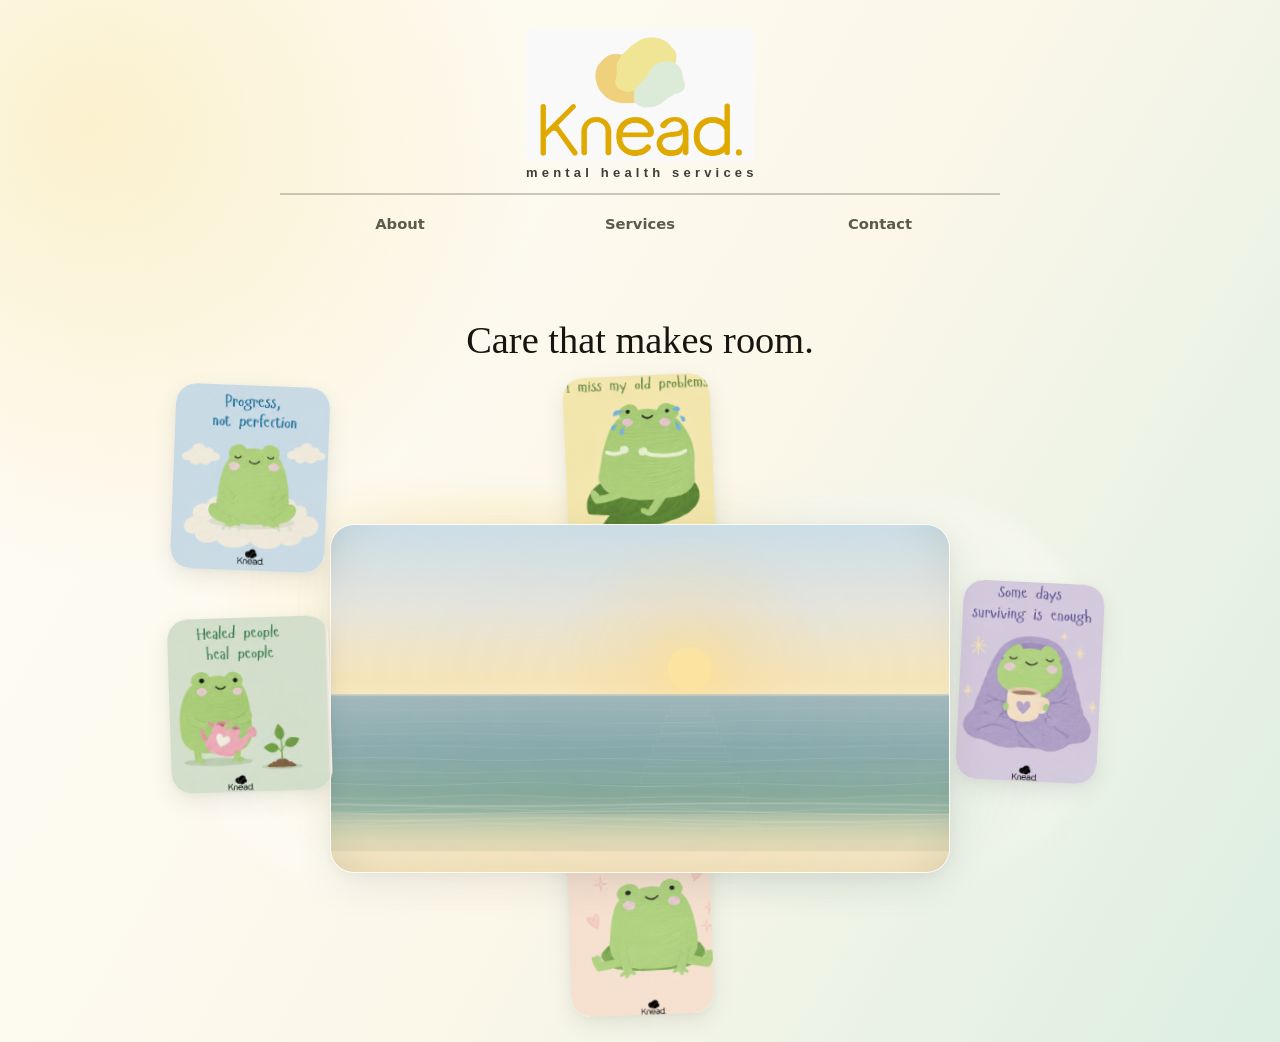
==== commit c209393a: "Logo change" ====
--- a/index.html
+++ b/index.html
@@ -15,7 +15,7 @@
 
     <header class="site-header" aria-label="Primary">
       <a class="brand" href="index.html" aria-label="Knead home">
-        <img src="assets/logo/knead-logo-header.png" alt="Knead">
+        <img src="assets/logo/knead-logo-exact.png" alt="Knead">
         <svg class="brand-tagline" viewBox="0 0 228 18" aria-hidden="true" focusable="false">
           <text x="0" y="14" textLength="228" lengthAdjust="spacing">mental health services</text>
         </svg>
--- a/styles.css
+++ b/styles.css
@@ -87,7 +87,7 @@
   flex-direction: column;
   align-items: center;
   justify-self: center;
-  gap: 0.35rem;
+  gap: 0.16rem;
   text-decoration: none;
 }
 
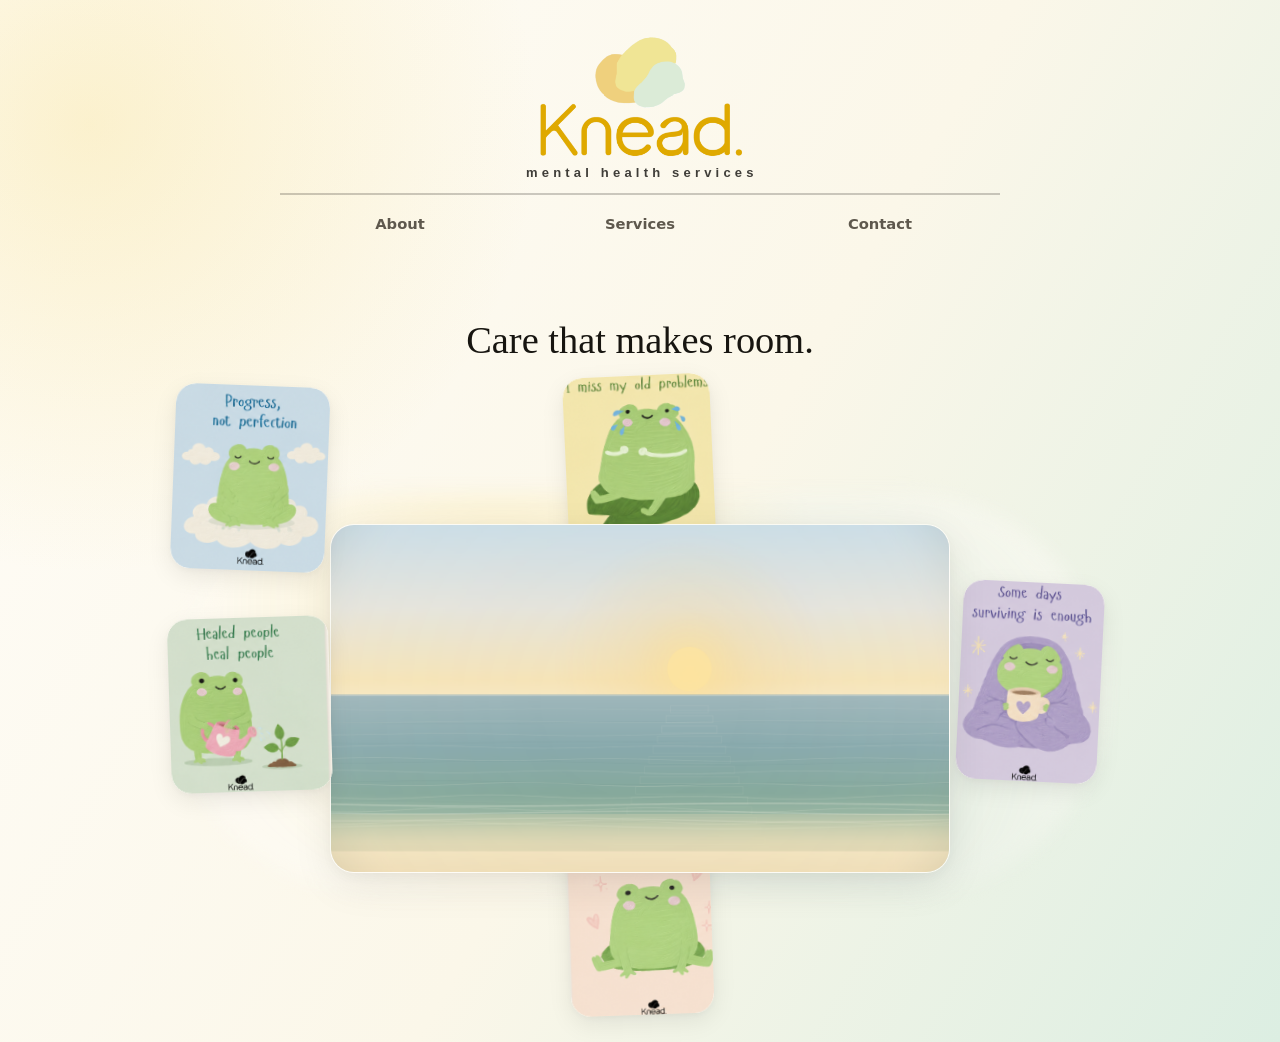
==== commit 852cd80d: "Logo change" ====
--- a/index.html
+++ b/index.html
@@ -15,7 +15,7 @@
 
     <header class="site-header" aria-label="Primary">
       <a class="brand" href="index.html" aria-label="Knead home">
-        <img src="assets/logo/knead-logo-exact.png" alt="Knead">
+        <img src="assets/logo/knead-logo-transparent.png" alt="Knead">
         <svg class="brand-tagline" viewBox="0 0 228 18" aria-hidden="true" focusable="false">
           <text x="0" y="14" textLength="228" lengthAdjust="spacing">mental health services</text>
         </svg>
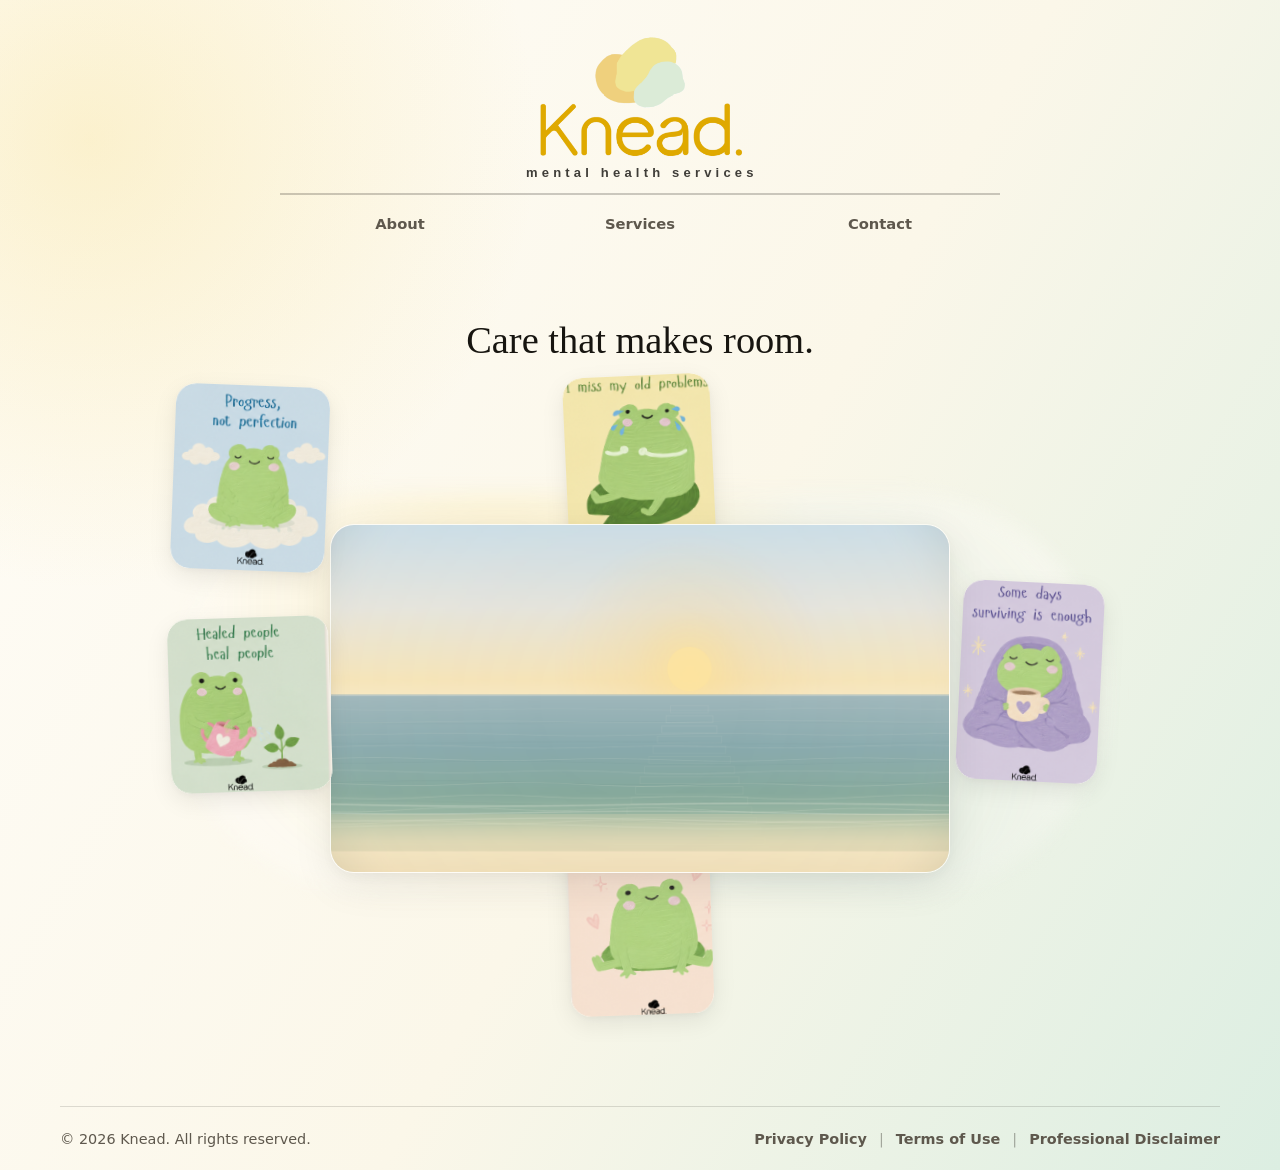
==== commit 1d50cdbe: "Privacy policy" ====
--- a/index.html
+++ b/index.html
@@ -132,5 +132,13 @@
       </script>
 
     </main>
+    <footer class="site-footer" aria-label="Site footer">
+      <p>© 2026 Knead. All rights reserved.</p>
+      <nav class="footer-links" aria-label="Legal">
+        <a href="privacy-policy.html">Privacy Policy</a>
+        <a href="terms-of-use.html">Terms of Use</a>
+        <a href="disclaimer.html">Professional Disclaimer</a>
+      </nav>
+    </footer>
   </body>
 </html>
--- a/styles.css
+++ b/styles.css
@@ -721,6 +721,106 @@
   margin-top: clamp(2.5rem, 6vw, 4.5rem);
 }
 
+.legal-section {
+  min-height: 46svh;
+}
+
+.legal-copy {
+  max-width: 760px;
+  color: var(--muted-ink);
+  font-size: clamp(1rem, 1.6vw, 1.12rem);
+}
+
+.legal-copy h1 {
+  max-width: 12ch;
+  color: var(--ink);
+  font-size: clamp(2.6rem, 6vw, 5.2rem);
+  line-height: 0.98;
+  white-space: normal;
+}
+
+.legal-copy p {
+  max-width: 66ch;
+  margin: 1.25rem 0 0;
+}
+
+.legal-group {
+  margin-top: clamp(1.6rem, 4vw, 2.5rem);
+  padding-top: clamp(1.1rem, 3vw, 1.5rem);
+  border-top: 1px solid var(--line);
+}
+
+.legal-copy h2 {
+  max-width: none;
+  color: var(--ink);
+  font-size: clamp(1.35rem, 3vw, 2rem);
+  line-height: 1.12;
+}
+
+.legal-group p {
+  margin-top: 0.65rem;
+}
+
+.site-footer {
+  width: min(calc(100% - 2rem), var(--max));
+  margin: clamp(2rem, 5vw, 4rem) auto 1rem;
+  padding: 1.15rem 0 0;
+  display: flex;
+  flex-wrap: wrap;
+  justify-content: space-between;
+  align-items: center;
+  gap: 0.8rem 1.5rem;
+  color: var(--muted-ink);
+  border-top: 1px solid var(--line);
+  font-size: 0.9rem;
+}
+
+.site-footer p {
+  margin: 0;
+}
+
+.footer-links {
+  display: flex;
+  flex-wrap: wrap;
+  justify-content: flex-end;
+  gap: 0.3rem 0;
+}
+
+.footer-links a {
+  color: var(--muted-ink);
+  cursor: pointer;
+  padding: 0.18rem 0;
+  border-radius: calc(var(--radius) - 2px);
+  font-weight: 650;
+  text-decoration: underline;
+  text-decoration-color: transparent;
+  text-decoration-thickness: 1px;
+  text-underline-offset: 0.22em;
+  transition:
+    color 180ms ease,
+    text-decoration-color 180ms ease;
+}
+
+.footer-links a + a::before {
+  content: "|";
+  margin: 0 0.75rem;
+  color: rgba(23, 21, 16, 0.34);
+  font-weight: 400;
+  text-decoration: none;
+}
+
+.footer-links a:hover,
+.footer-links a:focus-visible,
+.footer-links a[aria-current="page"] {
+  color: var(--ink);
+  text-decoration-color: var(--gold);
+}
+
+.footer-links a:focus-visible {
+  outline: 3px solid var(--gold-soft);
+  outline-offset: 4px;
+}
+
 @media (max-width: 920px) {
   .site-header {
     gap: 0.7rem;
@@ -789,6 +889,10 @@
     max-width: 13ch;
   }
 
+  .legal-copy h2 {
+    max-width: none;
+  }
+
   .team-grid {
     grid-template-columns: 1fr;
   }
@@ -798,7 +902,8 @@
   .site-header,
   .hero,
   .section,
-  .contact-section {
+  .contact-section,
+  .site-footer {
     width: min(calc(100% - 1rem), var(--max));
   }
 
@@ -905,6 +1010,28 @@
 
   .contact-section {
     padding: 1.4rem;
+  }
+
+  .legal-copy h1 {
+    max-width: 13ch;
+    font-size: clamp(2.2rem, 13vw, 3.25rem);
+  }
+
+  .site-footer {
+    display: grid;
+    justify-items: start;
+    margin-bottom: 0.5rem;
+  }
+
+  .footer-links {
+    display: grid;
+    justify-content: start;
+    gap: 0.25rem;
+  }
+
+  .footer-links a + a::before {
+    content: "";
+    margin: 0;
   }
 }
 
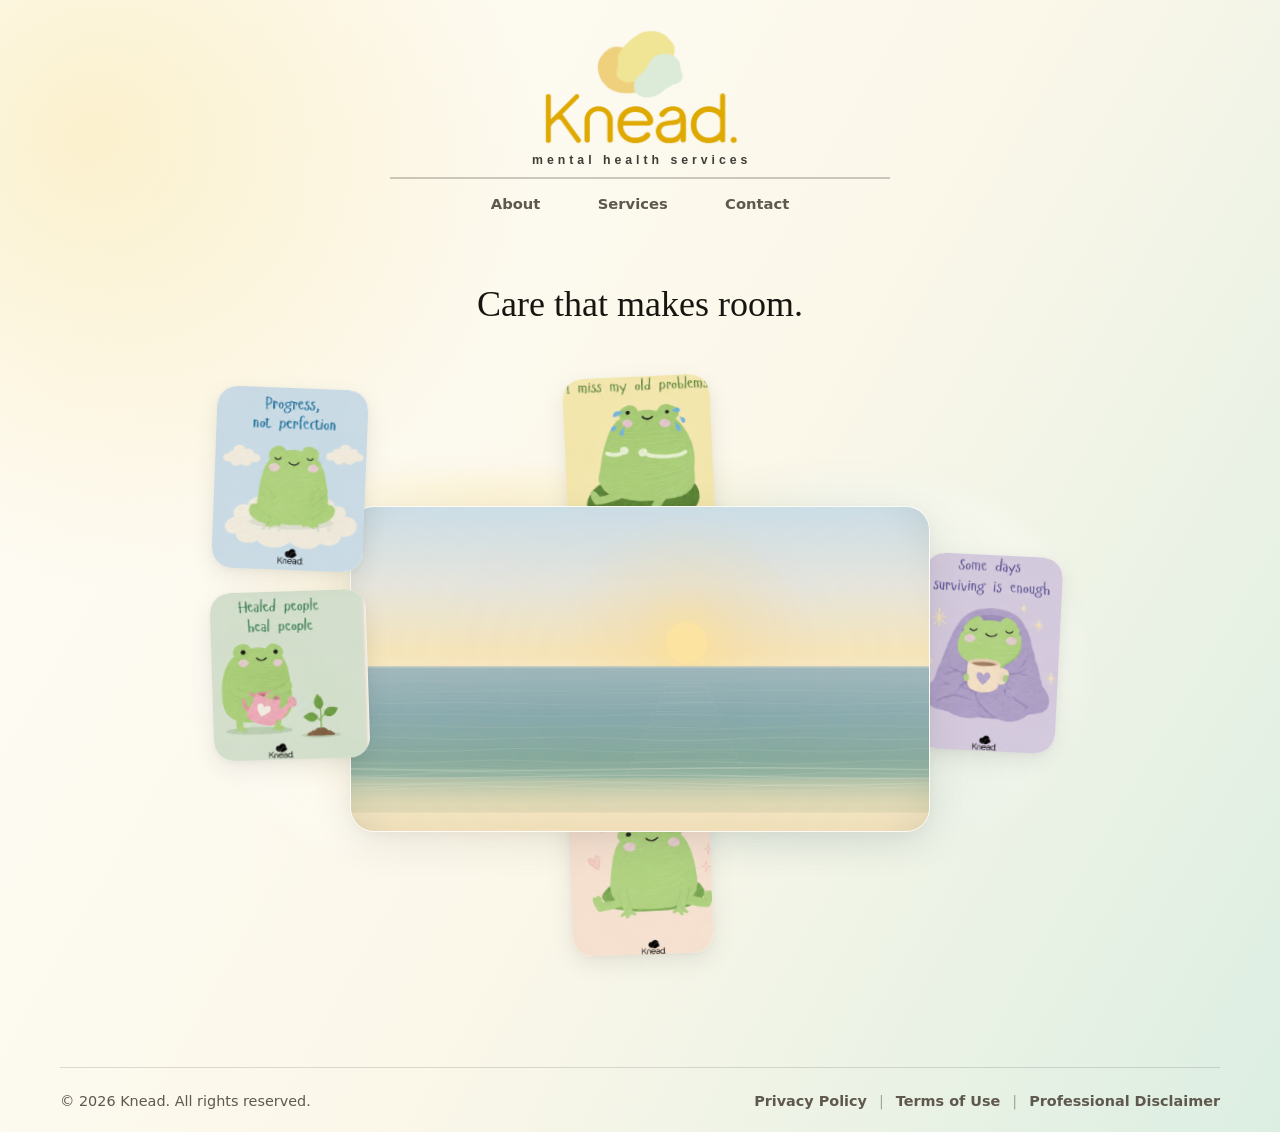
==== commit 271925ac: "Tightened website" ====
--- a/index.html
+++ b/index.html
@@ -67,6 +67,7 @@
               class="hero-video"
               autoplay
               loop
+              muted
               playsinline
               preload="metadata"
               poster="assets/video/calm-hero-poster.png"
@@ -106,8 +107,8 @@
           }
 
           const syncHeroMotion = () => {
-            heroVideo.muted = false;
-            heroVideo.volume = 1;
+            heroVideo.muted = true;
+            heroVideo.volume = 0;
 
             if (motionQuery.matches) {
               heroVideo.pause();
--- a/styles.css
+++ b/styles.css
@@ -11,6 +11,7 @@
   --shadow: 0 22px 60px rgba(48, 40, 24, 0.12);
   --radius: 8px;
   --max: 1160px;
+  --page-gutter: 1rem;
 }
 
 * {
@@ -64,15 +65,15 @@
 
 .site-header {
   position: static;
-  width: min(calc(100% - 2rem), var(--max));
-  min-height: 116px;
-  margin: 1rem auto 0;
-  padding: 0.8rem clamp(0.85rem, 2vw, 1.5rem) 0.7rem;
+  width: min(calc(100% - (var(--page-gutter) * 2)), var(--max));
+  min-height: 104px;
+  margin: 0.8rem auto 0;
+  padding: 0.65rem 1rem 0.62rem;
   display: grid;
   grid-template-columns: 1fr;
   justify-items: center;
   align-items: center;
-  gap: 0.75rem;
+  gap: 0.58rem;
   background: transparent;
   border: 0;
   border-radius: 0;
@@ -81,7 +82,7 @@
 }
 
 .brand {
-  width: 228px;
+  width: 216px;
   min-width: 96px;
   display: inline-flex;
   flex-direction: column;
@@ -113,12 +114,12 @@
 }
 
 .nav-links {
-  width: min(100%, 720px);
-  display: grid;
-  grid-template-columns: repeat(3, minmax(0, 1fr));
+  width: min(100%, 500px);
+  display: flex;
+  justify-content: center;
   align-items: center;
-  gap: 0;
-  padding-top: 0.82rem;
+  gap: clamp(1.25rem, 5vw, 3.35rem);
+  padding-top: 0.62rem;
   border-top: 2px solid rgba(23, 21, 16, 0.22);
 }
 
@@ -136,15 +137,20 @@
   color: var(--muted-ink);
   font-size: 0.92rem;
   font-weight: 650;
-  padding: 0.22rem 0.5rem;
+  padding: 0.18rem 0.12rem;
   text-align: center;
   text-decoration: none;
+  text-decoration-color: transparent;
+  text-decoration-thickness: 1px;
+  text-underline-offset: 0.28em;
 }
 
 .nav-links a:hover,
 .nav-links a:focus-visible,
 .nav-links a[aria-current="page"] {
   color: var(--ink);
+  text-decoration-line: underline;
+  text-decoration-color: var(--gold);
 }
 
 .button-primary:hover,
@@ -165,15 +171,15 @@
 }
 
 .hero {
-  width: min(calc(100% - 2rem), var(--max));
-  min-height: calc(100svh - 6.8rem);
+  width: min(calc(100% - (var(--page-gutter) * 2)), var(--max));
+  min-height: calc(100svh - 7.1rem);
   margin: 0 auto;
-  padding: clamp(1.8rem, 3.6vw, 3rem) 0 clamp(2rem, 4vw, 3.4rem);
+  padding: 0.95rem 0 3rem;
 }
 
 .calm-hero {
   display: grid;
-  gap: clamp(0.8rem, 2vw, 1.4rem);
+  gap: 0.35rem;
   align-items: center;
 }
 
@@ -218,7 +224,7 @@
   max-width: none;
   margin-top: 0;
   margin-inline: auto;
-  font-size: clamp(1.45rem, 3vw, 2.4rem);
+  font-size: 2.25rem;
   line-height: 1.05;
   white-space: nowrap;
 }
@@ -267,20 +273,20 @@
 }
 
 .hero-composition {
-  --orbit-right: clamp(180px, 35vw, 390px);
-  --orbit-left: clamp(-390px, -35vw, -180px);
-  --orbit-top: clamp(-220px, -18vw, -125px);
-  --orbit-bottom: clamp(125px, 18vw, 220px);
+  --orbit-right: clamp(180px, 32vw, 350px);
+  --orbit-left: clamp(-350px, -32vw, -180px);
+  --orbit-top: clamp(-190px, -15vw, -130px);
+  --orbit-bottom: clamp(130px, 16vw, 190px);
   position: relative;
   display: grid;
   place-items: center;
-  width: min(100%, 1060px);
-  min-height: clamp(390px, 42vw, 540px);
+  width: min(100%, 1000px);
+  min-height: clamp(390px, 40vw, 510px);
   margin: 0 auto;
   padding:
-    clamp(4.2rem, 6vw, 5.2rem)
-    clamp(3rem, 7vw, 6.4rem)
-    clamp(4rem, 6vw, 5.4rem);
+    clamp(3.7rem, 5vw, 4.8rem)
+    clamp(2.8rem, 6vw, 5.8rem)
+    clamp(3.8rem, 5vw, 4.9rem);
   isolation: isolate;
 }
 
@@ -299,7 +305,7 @@
 
 .hero-video-wrap {
   z-index: 4;
-  width: min(100%, 620px);
+  width: min(100%, 580px);
 }
 
 .hero-video {
@@ -362,7 +368,7 @@
   --card-rotate: -2.6deg;
   --orbit-delay: 0s;
   z-index: 3;
-  width: clamp(106px, 11.5vw, 158px);
+  width: clamp(112px, 11.5vw, 164px);
 }
 
 .reflection-card-two {
@@ -371,7 +377,7 @@
   --static-y: -1rem;
   --card-rotate: 2.8deg;
   --orbit-delay: -17.2s;
-  width: clamp(100px, 11vw, 150px);
+  width: clamp(108px, 10.8vw, 156px);
 }
 
 .reflection-card-three {
@@ -380,7 +386,7 @@
   --static-y: var(--orbit-bottom);
   --card-rotate: -2deg;
   --orbit-delay: -34.4s;
-  width: clamp(102px, 11.2vw, 152px);
+  width: clamp(110px, 11vw, 158px);
 }
 
 .reflection-card-four {
@@ -390,7 +396,7 @@
   --card-rotate: -1.8deg;
   --orbit-delay: -51.6s;
   z-index: 5;
-  width: clamp(110px, 12.6vw, 170px);
+  width: clamp(116px, 12.2vw, 176px);
 }
 
 .reflection-card-five {
@@ -400,7 +406,7 @@
   --card-rotate: 2.2deg;
   --orbit-delay: -68.8s;
   z-index: 5;
-  width: clamp(108px, 12vw, 164px);
+  width: clamp(114px, 11.8vw, 170px);
 }
 
 @keyframes cardOrbit {
@@ -437,14 +443,15 @@
 }
 
 .section {
-  width: min(calc(100% - 2rem), var(--max));
+  width: min(calc(100% - (var(--page-gutter) * 2)), var(--max));
   margin: 0 auto;
-  padding: clamp(4rem, 9vw, 7rem) 0;
+  padding: 5.5rem 0;
   border-top: 1px solid var(--line);
 }
 
 .page-section {
-  margin-top: clamp(2.5rem, 6vw, 4.5rem);
+  margin-top: 1.25rem;
+  padding-top: 3.75rem;
   border-top: 0;
 }
 
@@ -461,12 +468,12 @@
 
 .section h2 {
   max-width: 11ch;
-  font-size: clamp(2.5rem, 5vw, 5.3rem);
+  font-size: 4.7rem;
 }
 
 .section-copy {
   color: var(--muted-ink);
-  font-size: clamp(1rem, 1.8vw, 1.18rem);
+  font-size: 1.1rem;
 }
 
 .section-copy p {
@@ -491,7 +498,7 @@
 }
 
 .subsection-heading h3 {
-  font-size: clamp(1.9rem, 4vw, 3.4rem);
+  font-size: 3.1rem;
 }
 
 .team-grid {
@@ -503,7 +510,7 @@
 .team-card {
   min-width: 0;
   display: grid;
-  grid-template-columns: minmax(150px, 0.44fr) 1fr;
+  grid-template-columns: minmax(150px, 0.4fr) 1fr;
   gap: clamp(1rem, 3vw, 1.5rem);
   align-items: stretch;
   min-height: 320px;
@@ -531,7 +538,7 @@
 
 .team-card h4 {
   margin-top: 0.35rem;
-  font-size: clamp(1.7rem, 3vw, 2.45rem);
+  font-size: 2.25rem;
 }
 
 .team-card p:not(.pronouns):not(.languages) {
@@ -564,6 +571,9 @@
   letter-spacing: 0.08em;
   list-style: none;
   text-transform: uppercase;
+  transition:
+    color 180ms ease,
+    background-color 180ms ease;
 }
 
 .qualification-details summary::-webkit-details-marker {
@@ -589,6 +599,10 @@
   content: "-";
 }
 
+.qualification-details summary:hover {
+  color: var(--gold);
+}
+
 .qualification-details summary:focus-visible {
   outline: 3px solid var(--gold-soft);
   outline-offset: 4px;
@@ -611,18 +625,18 @@
 }
 
 .service-list {
-  margin-top: clamp(2.4rem, 6vw, 4.5rem);
+  margin-top: 3.4rem;
   display: grid;
   border-top: 1px solid var(--line);
 }
 
 .service-item {
   display: grid;
-  grid-template-columns: 4.5rem 1fr;
+  grid-template-columns: 4rem 1fr;
   gap: 1rem;
   align-items: center;
-  min-height: 108px;
-  padding: 1.5rem 0;
+  min-height: 96px;
+  padding: 1.3rem 0;
   border-bottom: 1px solid var(--line);
 }
 
@@ -632,14 +646,14 @@
 }
 
 .service-item h3 {
-  font-size: clamp(1.8rem, 4vw, 4rem);
-  line-height: 1.08;
+  font-size: 3.25rem;
+  line-height: 1.05;
 }
 
 .contact-section {
-  width: min(calc(100% - 2rem), var(--max));
+  width: min(calc(100% - (var(--page-gutter) * 2)), var(--max));
   margin: 0 auto 1rem;
-  padding: clamp(2rem, 6vw, 4.5rem);
+  padding: 4rem;
   display: grid;
   grid-template-columns: minmax(0, 0.92fr) minmax(280px, 1.08fr);
   gap: clamp(2rem, 6vw, 5rem);
@@ -652,7 +666,7 @@
 .contact-copy h2 {
   margin-top: 0.7rem;
   color: var(--white);
-  font-size: clamp(2.8rem, 7vw, 6rem);
+  font-size: 5.2rem;
 }
 
 .contact-copy p:not(.eyebrow) {
@@ -665,7 +679,7 @@
 .contact-actions {
   display: flex;
   flex-wrap: wrap;
-  gap: 0.8rem;
+  gap: 0.7rem;
   align-items: center;
 }
 
@@ -718,7 +732,7 @@
 }
 
 .page-contact {
-  margin-top: clamp(2.5rem, 6vw, 4.5rem);
+  margin-top: 5rem;
 }
 
 .legal-section {
@@ -726,15 +740,15 @@
 }
 
 .legal-copy {
-  max-width: 760px;
+  max-width: 720px;
   color: var(--muted-ink);
-  font-size: clamp(1rem, 1.6vw, 1.12rem);
+  font-size: 1.06rem;
 }
 
 .legal-copy h1 {
   max-width: 12ch;
   color: var(--ink);
-  font-size: clamp(2.6rem, 6vw, 5.2rem);
+  font-size: 4.4rem;
   line-height: 0.98;
   white-space: normal;
 }
@@ -745,15 +759,15 @@
 }
 
 .legal-group {
-  margin-top: clamp(1.6rem, 4vw, 2.5rem);
-  padding-top: clamp(1.1rem, 3vw, 1.5rem);
+  margin-top: 2.1rem;
+  padding-top: 1.35rem;
   border-top: 1px solid var(--line);
 }
 
 .legal-copy h2 {
   max-width: none;
   color: var(--ink);
-  font-size: clamp(1.35rem, 3vw, 2rem);
+  font-size: 1.75rem;
   line-height: 1.12;
 }
 
@@ -762,9 +776,9 @@
 }
 
 .site-footer {
-  width: min(calc(100% - 2rem), var(--max));
-  margin: clamp(2rem, 5vw, 4rem) auto 1rem;
-  padding: 1.15rem 0 0;
+  width: min(calc(100% - (var(--page-gutter) * 2)), var(--max));
+  margin: 3.25rem auto 1rem;
+  padding: 1.2rem 0 0;
   display: flex;
   flex-wrap: wrap;
   justify-content: space-between;
@@ -822,38 +836,45 @@
 }
 
 @media (max-width: 920px) {
+  :root {
+    --page-gutter: 1rem;
+  }
+
   .site-header {
     gap: 0.7rem;
   }
 
   .nav-links {
     width: 100%;
+    max-width: 460px;
   }
 
   .hero {
     min-height: auto;
     align-items: start;
+    padding-top: 1rem;
   }
 
   h1 {
     max-width: none;
+    font-size: 2rem;
   }
 
   .hero-composition {
-    --orbit-right: clamp(205px, 33vw, 300px);
-    --orbit-left: clamp(-300px, -33vw, -205px);
-    --orbit-top: clamp(-170px, -20vw, -135px);
-    --orbit-bottom: clamp(135px, 20vw, 170px);
+    --orbit-right: clamp(190px, 31vw, 270px);
+    --orbit-left: clamp(-270px, -31vw, -190px);
+    --orbit-top: clamp(-155px, -18vw, -125px);
+    --orbit-bottom: clamp(125px, 18vw, 155px);
     width: min(100%, 760px);
-    min-height: clamp(360px, 56vw, 460px);
+    min-height: clamp(350px, 54vw, 440px);
     padding:
-      clamp(3.8rem, 8vw, 4.8rem)
+      clamp(3.5rem, 7vw, 4.4rem)
       clamp(2.2rem, 6vw, 4.2rem)
-      clamp(3.4rem, 7vw, 4.4rem);
+      clamp(3.2rem, 6vw, 4rem);
   }
 
   .hero-video-wrap {
-    width: min(100%, 520px);
+    width: min(100%, 500px);
   }
 
   .reflection-card {
@@ -861,23 +882,23 @@
   }
 
   .reflection-card-one {
-    width: clamp(94px, 15vw, 124px);
+    width: clamp(100px, 14vw, 128px);
   }
 
   .reflection-card-two {
-    width: clamp(90px, 14vw, 116px);
+    width: clamp(94px, 13vw, 120px);
   }
 
   .reflection-card-three {
-    width: clamp(90px, 14vw, 118px);
+    width: clamp(96px, 13vw, 122px);
   }
 
   .reflection-card-four {
-    width: clamp(98px, 15vw, 130px);
+    width: clamp(102px, 14vw, 134px);
   }
 
   .reflection-card-five {
-    width: clamp(96px, 14vw, 126px);
+    width: clamp(100px, 13.5vw, 130px);
   }
 
   .section-grid,
@@ -887,10 +908,40 @@
 
   .section h2 {
     max-width: 13ch;
+    font-size: 3.6rem;
+  }
+
+  .section-copy {
+    font-size: 1.05rem;
+  }
+
+  .subsection-heading h3 {
+    font-size: 2.45rem;
+  }
+
+  .team-card h4 {
+    font-size: 2.05rem;
+  }
+
+  .service-item h3 {
+    font-size: 2.55rem;
+  }
+
+  .contact-section {
+    padding: 3rem;
+  }
+
+  .contact-copy h2 {
+    font-size: 4rem;
   }
 
   .legal-copy h2 {
     max-width: none;
+    font-size: 1.55rem;
+  }
+
+  .legal-copy h1 {
+    font-size: 3.45rem;
   }
 
   .team-grid {
@@ -899,17 +950,23 @@
 }
 
 @media (max-width: 620px) {
+  :root {
+    --page-gutter: 0.75rem;
+  }
+
   .site-header,
   .hero,
   .section,
   .contact-section,
   .site-footer {
-    width: min(calc(100% - 1rem), var(--max));
+    width: min(calc(100% - (var(--page-gutter) * 2)), var(--max));
   }
 
   .site-header {
     margin-top: 0.5rem;
-    padding: 0.7rem 0.65rem 0.65rem;
+    min-height: 96px;
+    padding: 0.62rem 0.65rem 0.58rem;
+    gap: 0.55rem;
   }
 
   .brand {
@@ -917,20 +974,23 @@
   }
 
   .nav-links {
+    max-width: 360px;
+    gap: 1.12rem;
     padding-top: 0.68rem;
   }
 
   .nav-links a {
-    padding: 0.18rem 0.3rem;
+    padding: 0.18rem 0;
     font-size: 0.86rem;
   }
 
   .hero {
-    padding-top: 2.4rem;
+    padding-top: 1.05rem;
+    padding-bottom: 2.4rem;
   }
 
   h1 {
-    font-size: clamp(1.3rem, 5.8vw, 1.9rem);
+    font-size: 1.62rem;
   }
 
   .hero-actions {
@@ -943,12 +1003,12 @@
   }
 
   .hero-composition {
-    --orbit-right: clamp(118px, 39vw, 148px);
-    --orbit-left: clamp(-148px, -39vw, -118px);
-    --orbit-top: clamp(-132px, -34vw, -96px);
-    --orbit-bottom: clamp(96px, 34vw, 132px);
-    min-height: clamp(310px, 94vw, 390px);
-    padding: 3.1rem 0 3.9rem;
+    --orbit-right: 128px;
+    --orbit-left: -128px;
+    --orbit-top: -104px;
+    --orbit-bottom: 112px;
+    min-height: 342px;
+    padding: 2.8rem 0 3.35rem;
   }
 
   .hero-composition::before {
@@ -956,7 +1016,7 @@
   }
 
   .hero-video-wrap {
-    width: min(100%, 360px);
+    width: min(84vw, 318px);
   }
 
   .reflection-card {
@@ -964,69 +1024,168 @@
   }
 
   .reflection-card-one {
-    width: min(26vw, 92px);
+    width: 80px;
   }
 
   .reflection-card-two {
-    width: min(24vw, 84px);
+    width: 74px;
+    z-index: 5;
   }
 
   .reflection-card-three {
-    width: min(24vw, 86px);
+    width: 76px;
   }
 
   .reflection-card-four {
-    width: min(26vw, 96px);
+    width: 86px;
   }
 
   .reflection-card-five {
-    width: min(25vw, 92px);
+    width: 82px;
+  }
+
+  .section {
+    padding: 4.25rem 0;
+  }
+
+  .page-section {
+    margin-top: 0.75rem;
+    padding-top: 3rem;
+  }
+
+  .section-grid {
+    gap: 1.7rem;
+  }
+
+  .section h2 {
+    max-width: 13ch;
+    font-size: 2.45rem;
+  }
+
+  .section-copy {
+    font-size: 1rem;
+  }
+
+  .professionals {
+    margin-top: 3rem;
   }
 
   .subsection-heading {
     display: grid;
     align-items: start;
+    margin-bottom: 1rem;
+  }
+
+  .subsection-heading h3 {
+    font-size: 2rem;
   }
 
   .team-card {
     grid-template-columns: 1fr;
     min-height: 0;
+    gap: 0.9rem;
+    padding: 0.85rem;
   }
 
   .team-card img {
     height: auto;
-    aspect-ratio: 4 / 3;
+    aspect-ratio: 5 / 3;
+    max-height: 220px;
     min-height: 0;
+    object-position: center 28%;
+  }
+
+  .team-card-content {
+    padding: 0.25rem 0.1rem 0.1rem;
+  }
+
+  .team-card h4 {
+    font-size: 1.8rem;
+  }
+
+  .team-card p:not(.pronouns):not(.languages) {
+    margin-top: 0.75rem;
+    font-size: 0.95rem;
+  }
+
+  .languages {
+    margin-top: 0.9rem;
   }
 
   .service-item {
-    grid-template-columns: 2.6rem 1fr;
-    min-height: 86px;
+    grid-template-columns: 2.25rem 1fr;
+    min-height: 74px;
+    gap: 0.75rem;
+    padding: 1rem 0;
   }
 
   .service-item h3 {
-    font-size: clamp(1.55rem, 10vw, 2.8rem);
+    font-size: 1.65rem;
+    line-height: 1.1;
   }
 
   .contact-section {
-    padding: 1.4rem;
+    padding: 1.35rem;
+  }
+
+  .page-contact {
+    margin-top: 3.75rem;
+  }
+
+  .contact-copy h2 {
+    font-size: 2.75rem;
+  }
+
+  .contact-actions {
+    gap: 0.5rem;
+  }
+
+  .icon-action {
+    width: 3.35rem;
+    height: 3.35rem;
+  }
+
+  .icon-action svg {
+    width: 1.45rem;
+    height: 1.45rem;
   }
 
   .legal-copy h1 {
-    max-width: 13ch;
-    font-size: clamp(2.2rem, 13vw, 3.25rem);
+    max-width: 12ch;
+    font-size: 2.45rem;
+    line-height: 1;
+  }
+
+  .legal-copy {
+    font-size: 1rem;
+  }
+
+  .legal-group {
+    margin-top: 1.6rem;
+    padding-top: 1.05rem;
+  }
+
+  .legal-copy h2 {
+    font-size: 1.35rem;
   }
 
   .site-footer {
     display: grid;
     justify-items: start;
     margin-bottom: 0.5rem;
+    margin-top: 2.5rem;
   }
 
   .footer-links {
     display: grid;
     justify-content: start;
-    gap: 0.25rem;
+    gap: 0.18rem;
+  }
+
+  .footer-links a {
+    min-height: 32px;
+    display: inline-flex;
+    align-items: center;
   }
 
   .footer-links a + a::before {
